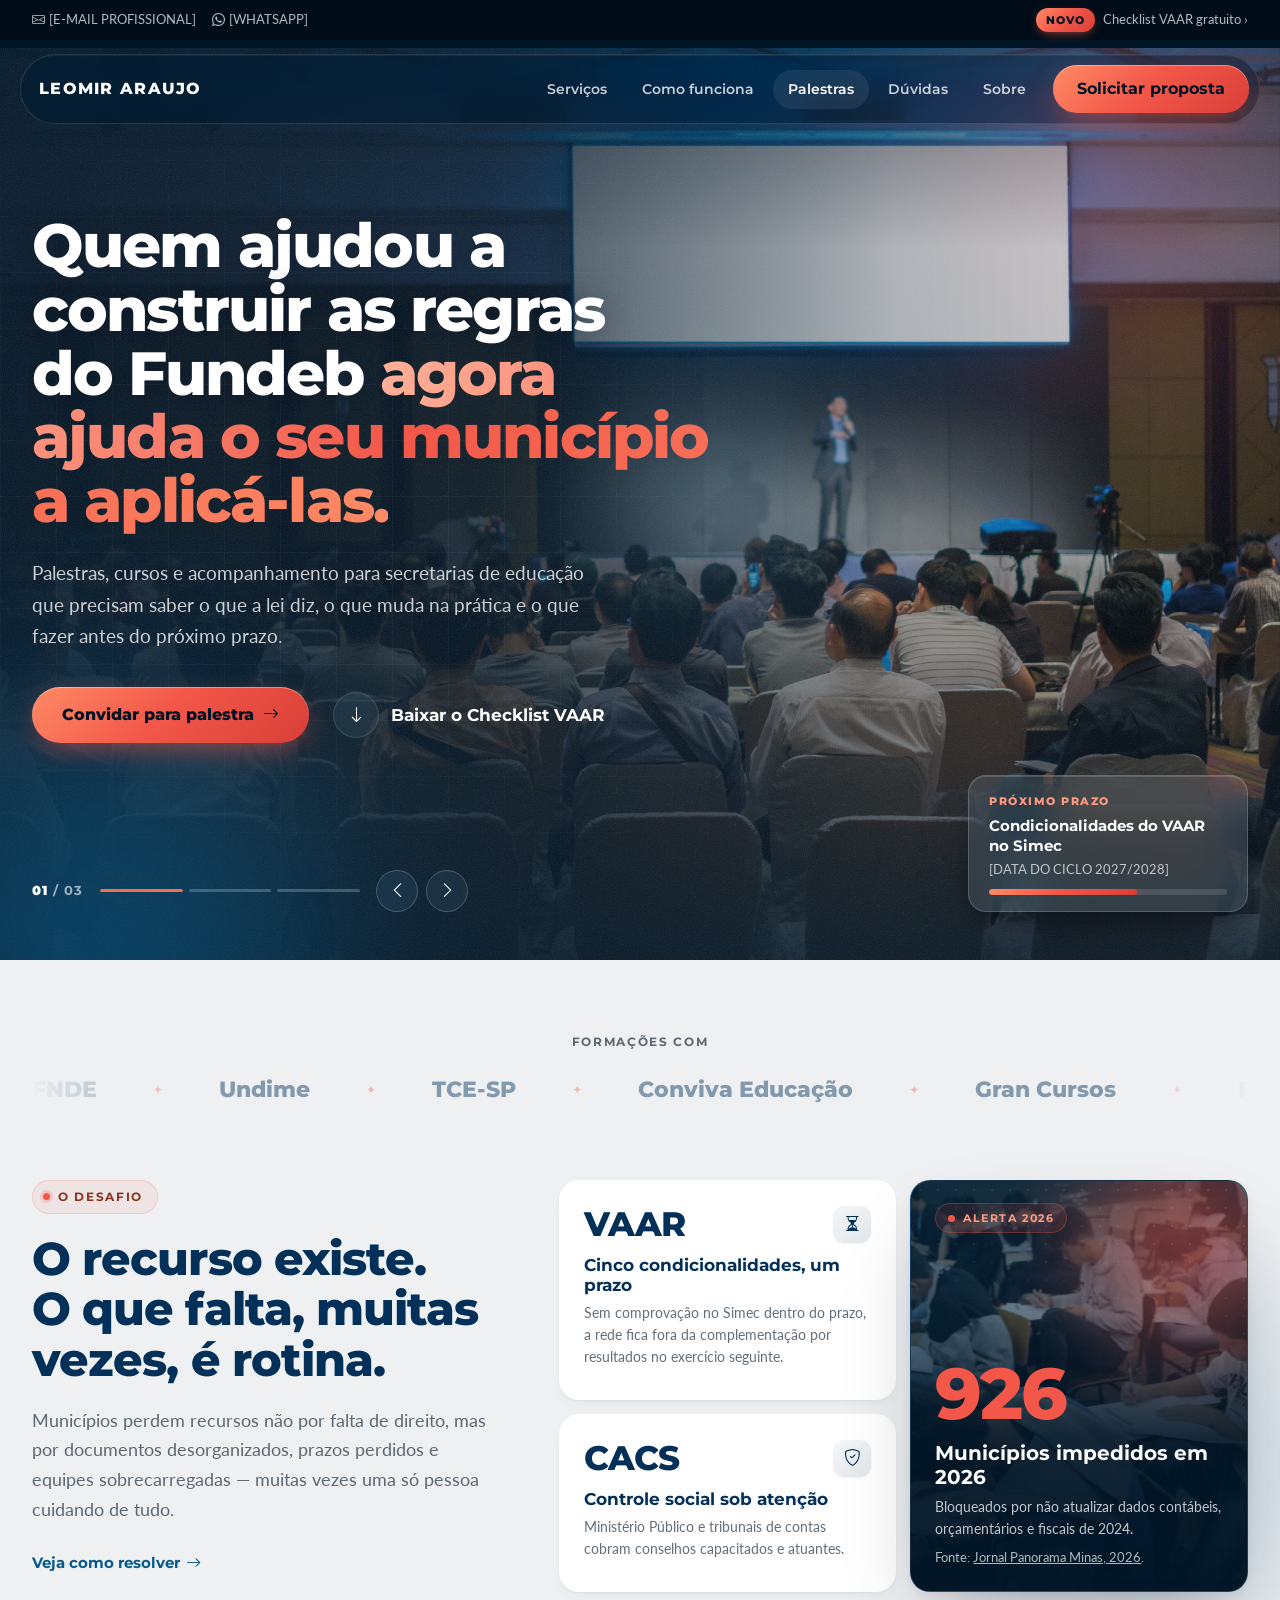
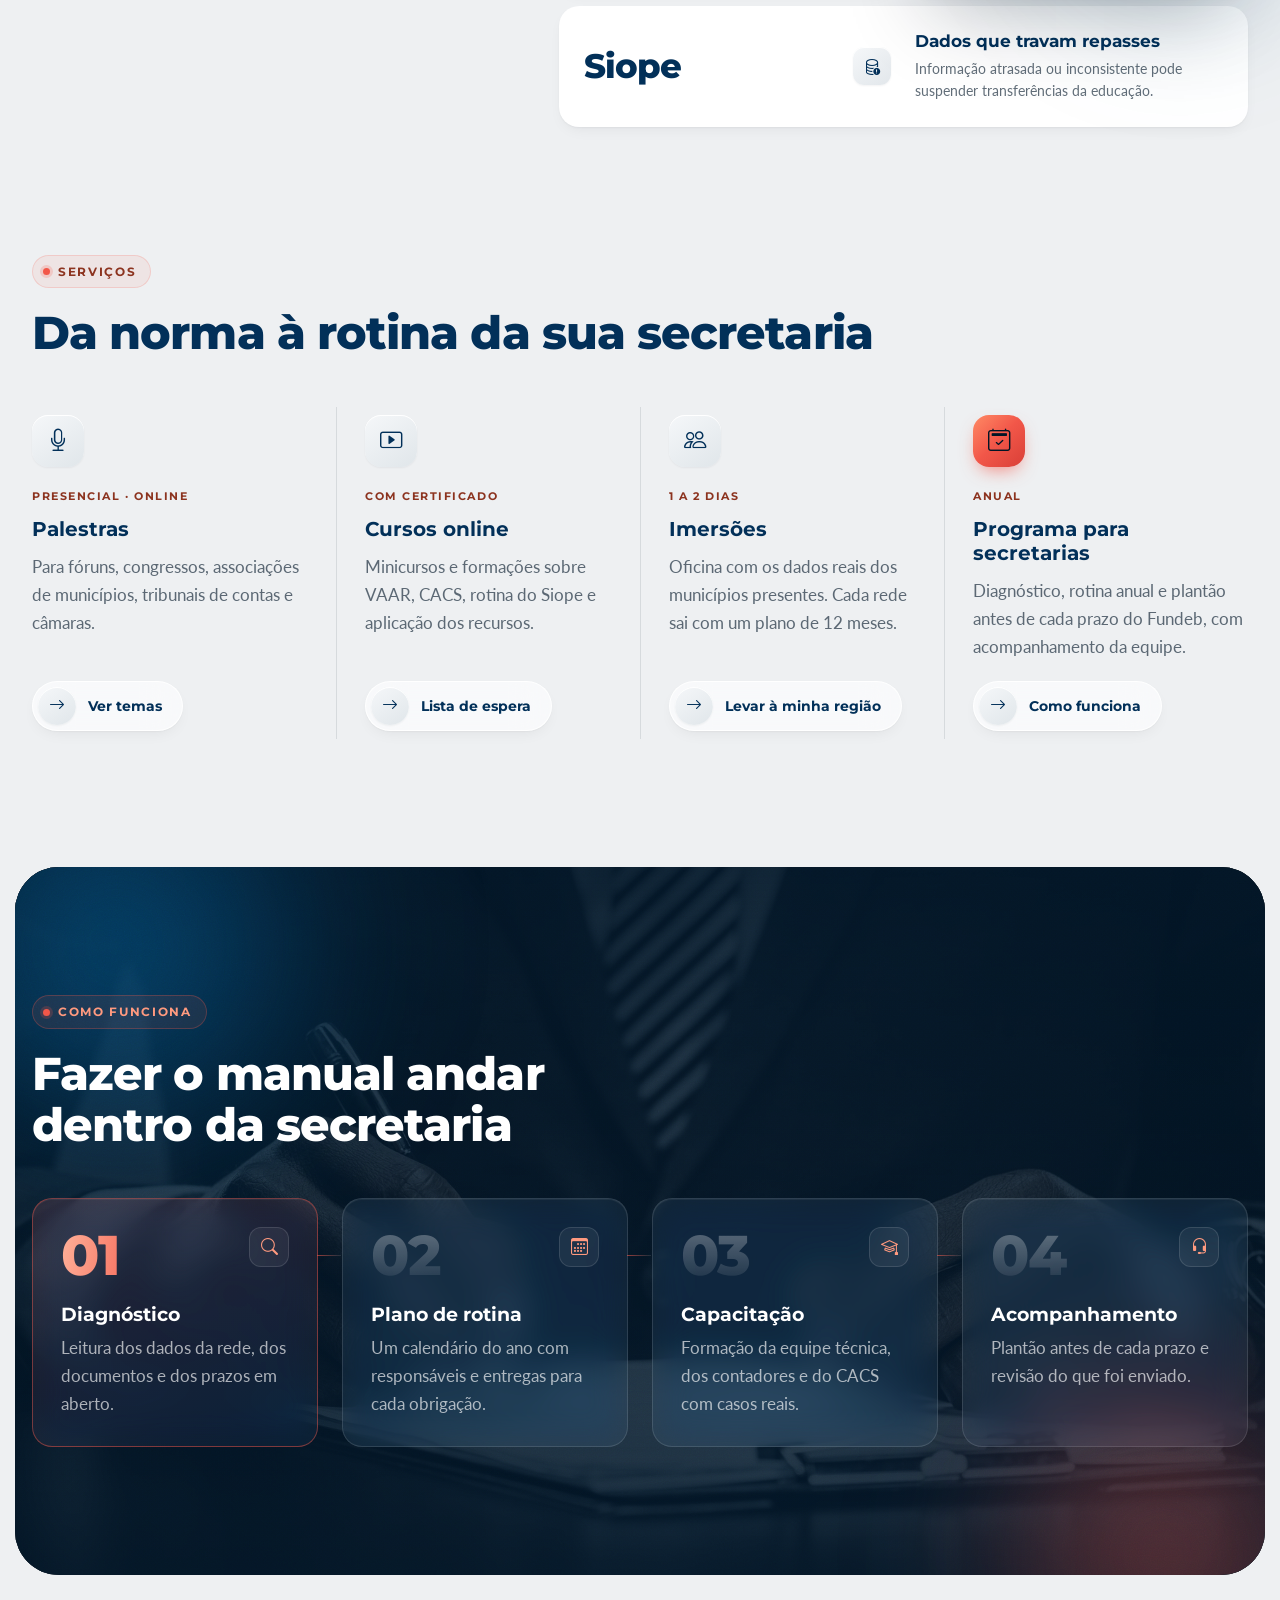
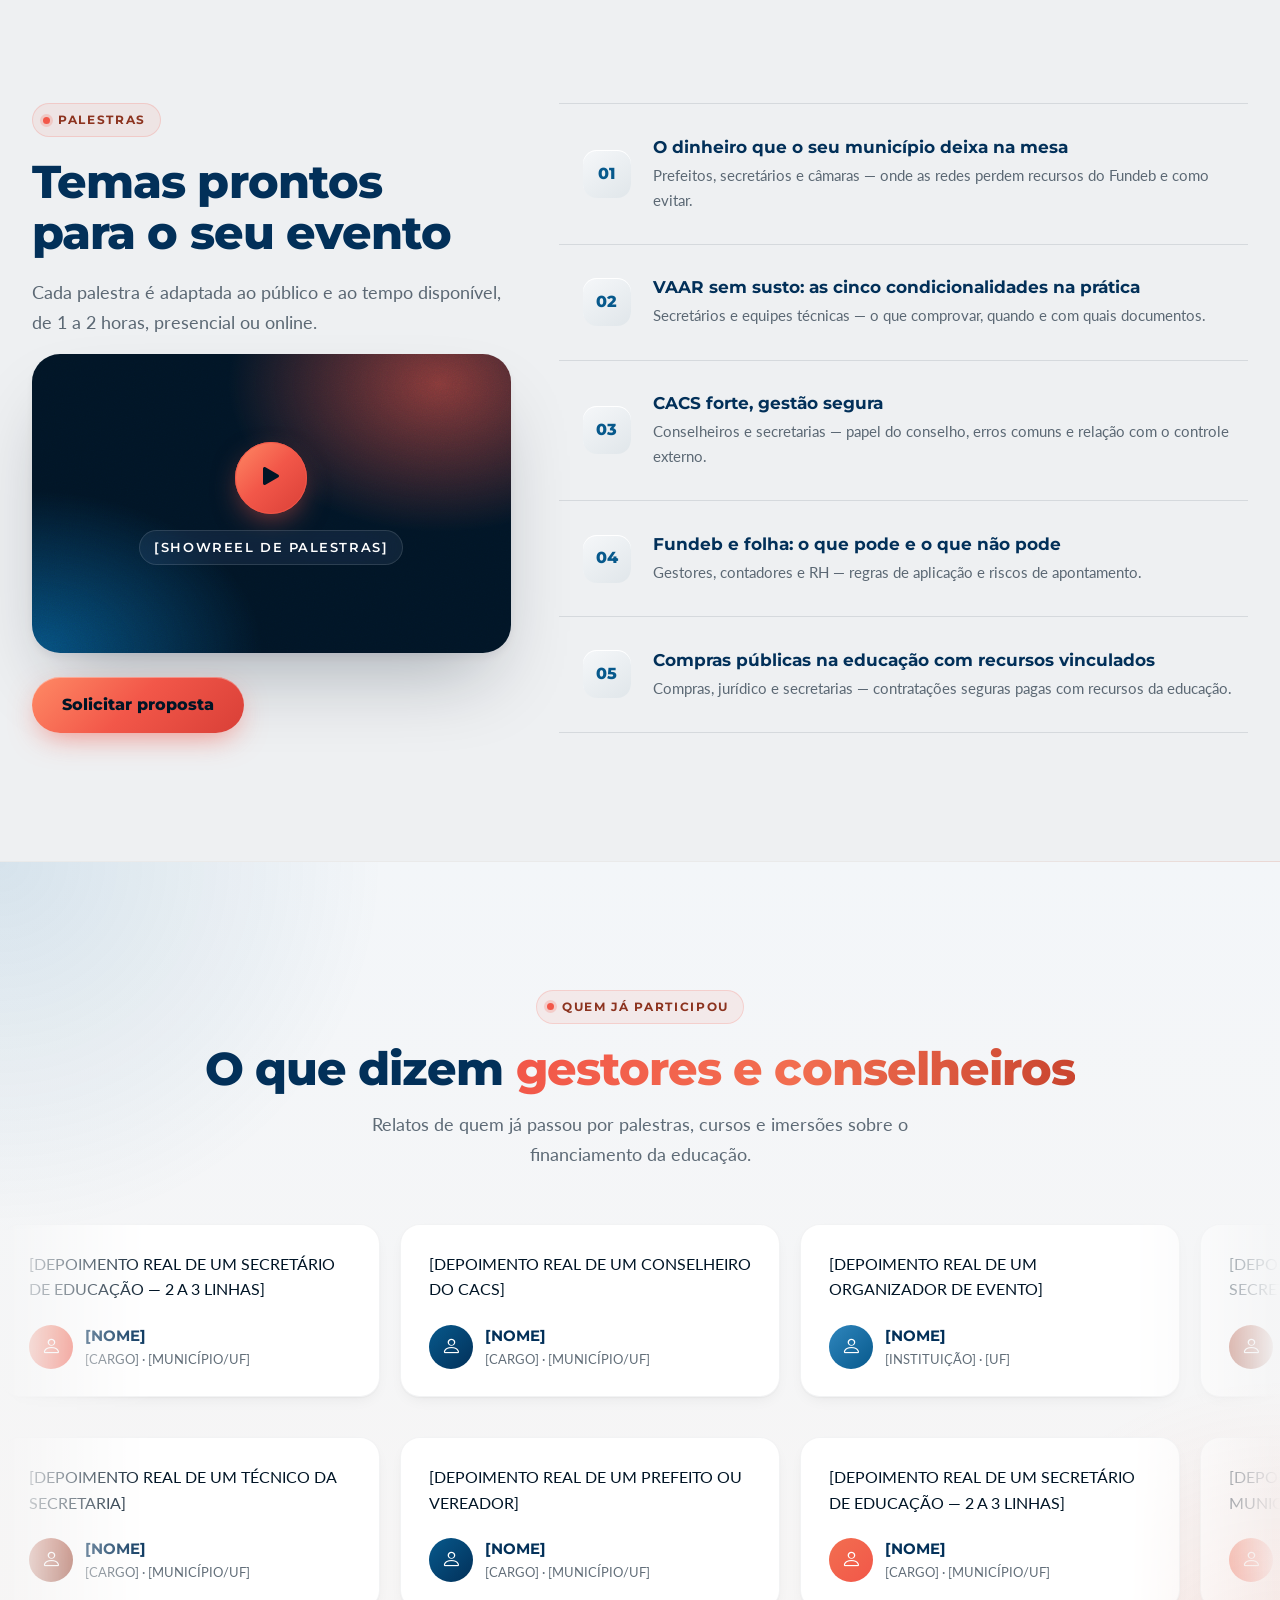
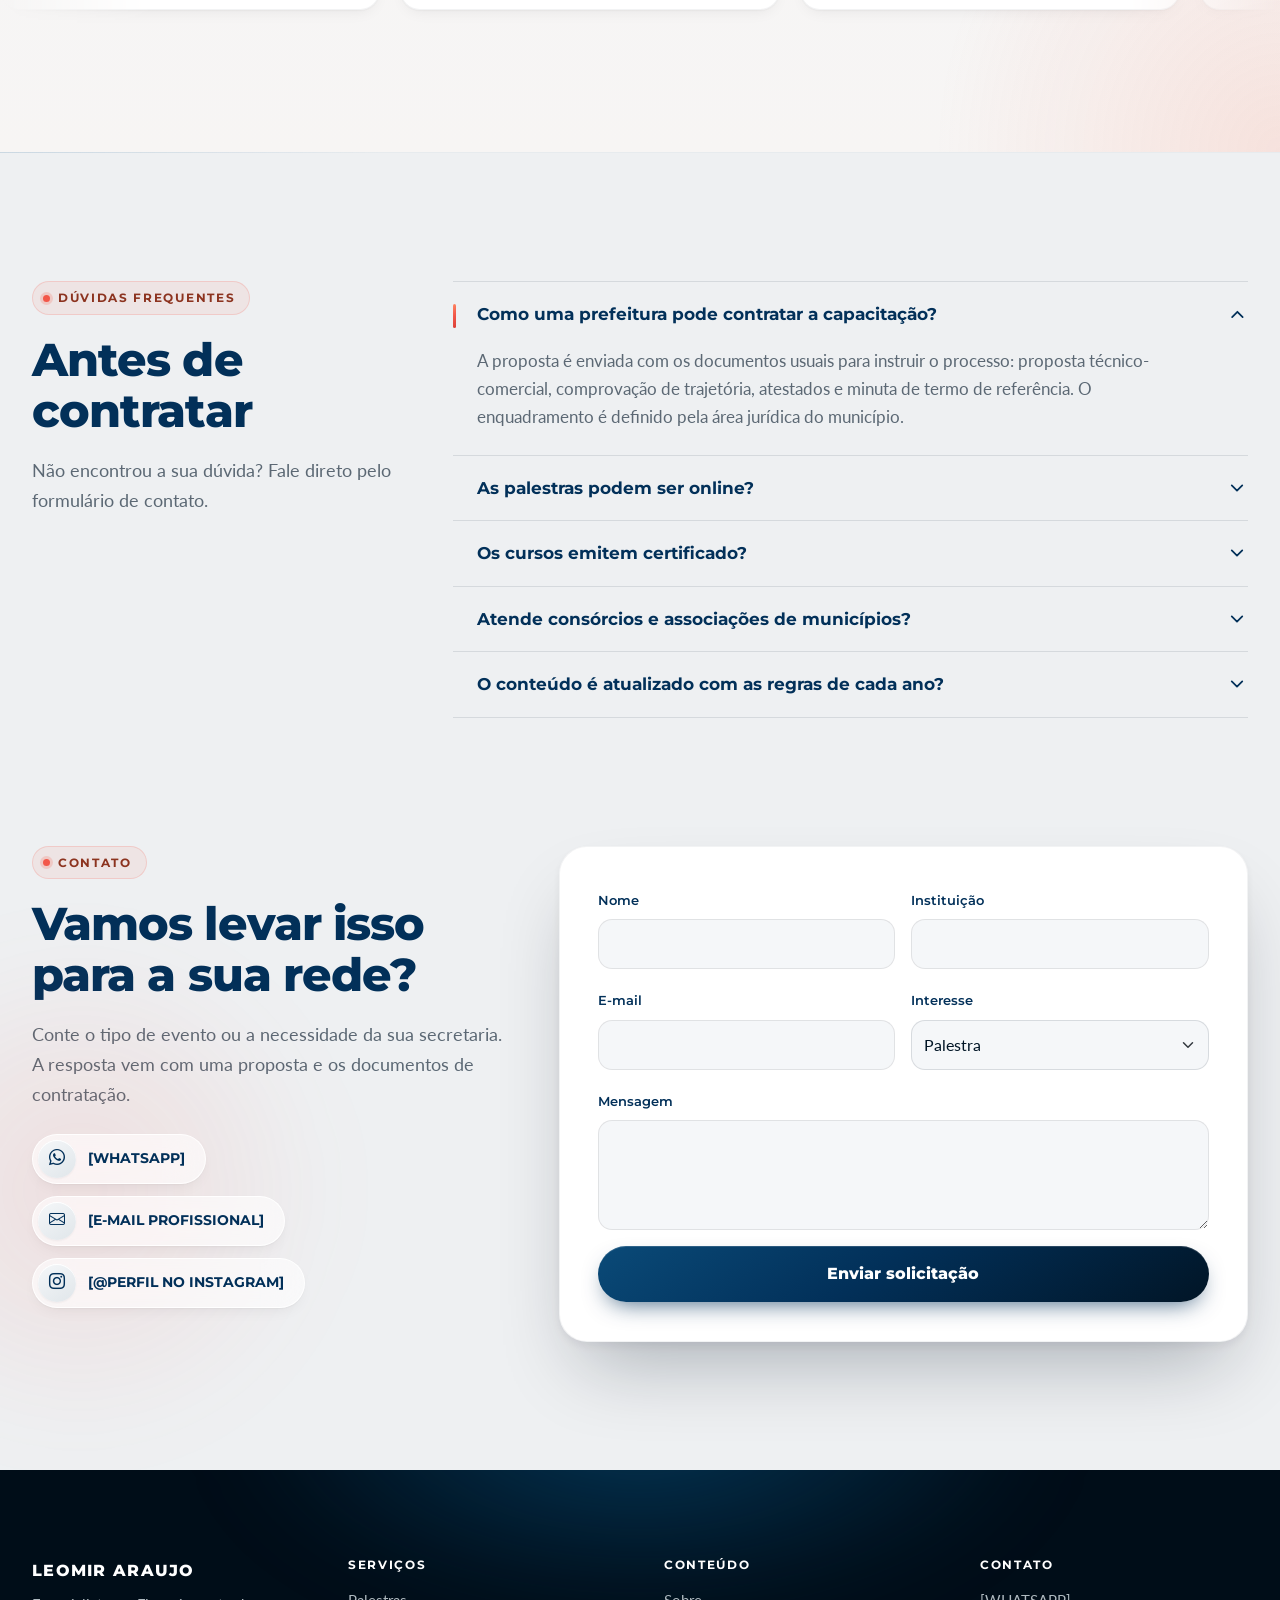
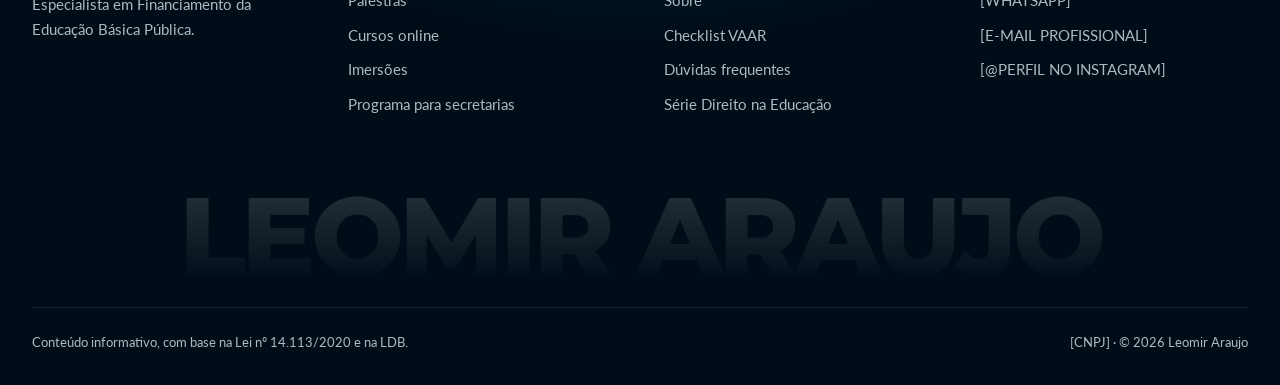
==== index.html @ 8f4e7902 "Site Leomir Araujo: landing page, checklist VAAR e página Sobre - Home com hero em carrossel, O desa" ====
<!doctype html>
<html lang="pt-BR">
<head>
  <meta charset="utf-8">
  <meta name="viewport" content="width=device-width, initial-scale=1">
  <title>Leomir Araujo | Financiamento da Educação Básica Pública</title>
  <meta name="description" content="Palestras, cursos, imersões e acompanhamento para secretarias de educação sobre Fundeb, VAAR, CACS e Siope, com Leomir Araujo, ex-coordenador de Operacionalização do Fundeb no FNDE.">
  <meta property="og:title" content="Leomir Araujo | Financiamento da Educação">
  <meta property="og:description" content="Quem ajudou a construir as regras do Fundeb agora ajuda o seu município a aplicá-las.">
  <meta property="og:type" content="website">
  <!-- <meta property="og:image" content="assets/img/og-image.jpg"> -->
  <meta name="theme-color" content="#011526">
  <link rel="icon" href="assets/img/favicon.svg" type="image/svg+xml">
  <script>document.documentElement.classList.add('js');</script>

  <!-- Fontes da marca -->
  <link rel="preconnect" href="https://fonts.googleapis.com">
  <link rel="preconnect" href="https://fonts.gstatic.com" crossorigin>
  <link href="https://fonts.googleapis.com/css2?family=Montserrat:wght@500;600;700;800&family=Lato:wght@400;700&display=swap" rel="stylesheet">

  <!-- Bootstrap 5 + ícones -->
  <link href="https://cdn.jsdelivr.net/npm/bootstrap@5.3.3/dist/css/bootstrap.min.css" rel="stylesheet">
  <link href="https://cdn.jsdelivr.net/npm/bootstrap-icons@1.11.3/font/bootstrap-icons.min.css" rel="stylesheet">

  <!-- Estilos do projeto -->
  <link href="css/style.css" rel="stylesheet">
</head>
<body>

  <a class="visually-hidden-focusable skip-link" href="#conteudo">Pular para o conteúdo</a>

  <!-- ===================== BARRA UTILITÁRIA ===================== -->
  <div class="topbar">
    <div class="container d-flex flex-wrap align-items-center justify-content-between gap-2 py-2">
      <div class="d-flex flex-wrap gap-3">
        <a href="mailto:contato@exemplo.com.br" class="topbar-link"><i class="bi bi-envelope me-1" aria-hidden="true"></i>[E-MAIL PROFISSIONAL]</a>
        <a href="https://wa.me/5500000000000" class="topbar-link"><i class="bi bi-whatsapp me-1" aria-hidden="true"></i>[WHATSAPP]</a>
      </div>
      <a href="checklist.html" class="topbar-link">
        <span class="pill pill-coral me-2">NOVO</span>Checklist VAAR gratuito ›
      </a>
    </div>
  </div>

  <!-- ===================== MENU (pílula de vidro) ===================== -->
  <header class="site-header sticky-top" id="siteHeader">
    <div class="nav-pill">
      <nav class="navbar navbar-expand-lg" data-bs-theme="dark" aria-label="Principal">
        <div class="container-fluid px-0">
          <a class="navbar-brand d-flex align-items-center me-0" href="#topo">
            <span class="brand-name">LEOMIR ARAUJO</span>
          </a>
          <button class="navbar-toggler" type="button" data-bs-toggle="collapse" data-bs-target="#menuPrincipal" aria-controls="menuPrincipal" aria-expanded="false" aria-label="Abrir menu">
            <span class="navbar-toggler-icon"></span>
          </button>
          <div class="collapse navbar-collapse" id="menuPrincipal">
            <ul class="navbar-nav ms-auto align-items-lg-center gap-lg-1 pt-3 pt-lg-0">
              <li class="nav-item"><a class="nav-link" href="#servicos">Serviços</a></li>
              <li class="nav-item"><a class="nav-link" href="#como-funciona">Como funciona</a></li>
              <li class="nav-item"><a class="nav-link" href="#palestras">Palestras</a></li>
              <li class="nav-item"><a class="nav-link" href="#faq">Dúvidas</a></li>
              <li class="nav-item"><a class="nav-link" href="curriculo.html">Sobre</a></li>
              <li class="nav-item ms-lg-2 mt-2 mt-lg-0 pb-2 pb-lg-0"><a class="btn btn-coral" href="#contato">Solicitar proposta</a></li>
            </ul>
          </div>
        </div>
      </nav>
    </div>
  </header>

  <main id="conteudo">

    <!-- ===================== HERO (carrossel de imagens) =====================
         COMO USAR
         • Imagem: em cada <picture class="hero-slide-bg">, troque
             <source srcset="...-sm.jpg">  → versão do celular (~1400 px de altura)
             <img src="....jpg" alt="...">  → versão do desktop (~2400 px de largura)
           e ajuste o enquadramento no style: --pos (desktop) e --pos-sm (celular),
           ex.: 70% 50% puxa a foto para a direita.
           O lado esquerdo fica escurecido para o texto; prefira o assunto à direita.
         • Texto diferente por slide (opcional): adicione ao .carousel-item
             data-title="Título deste slide"  data-lead="Subtítulo deste slide"
           Slides sem esses atributos mostram o texto padrão abaixo.
         • Mais slides: copie um .carousel-item e adicione um botão em .hero-bars.
         ====================================================================== -->
    <section class="hero carousel slide carousel-fade run" id="topo" data-bs-ride="carousel" data-bs-interval="7000" aria-label="Destaques">

      <div class="hero-slides">
        <div class="carousel-inner">
          <div class="carousel-item active">
            <picture class="hero-slide-bg" style="--pos:58% 50%;--pos-sm:62% 50%"><source media="(max-width: 767.98px)" srcset="assets/img/web/hero-1-sm.jpg"><img src="assets/img/web/hero-1.jpg" alt="Palestrante no palco diante de um auditório cheio" decoding="async" fetchpriority="high"></picture>
          </div>
          <div class="carousel-item">
            <picture class="hero-slide-bg" style="--pos:70% 50%;--pos-sm:55% 50%"><source media="(max-width: 767.98px)" srcset="assets/img/web/hero-2-sm.jpg"><img src="assets/img/web/hero-2.jpg" alt="Participantes aplaudindo em um evento" decoding="async"></picture>
          </div>
          <div class="carousel-item">
            <picture class="hero-slide-bg" style="--pos:75% 18%;--pos-sm:80% 18%"><source media="(max-width: 767.98px)" srcset="assets/img/web/hero-3-sm.jpg"><img src="assets/img/web/hero-3.jpg" alt="Plateia aplaudindo ao final de uma palestra" decoding="async"></picture>
          </div>
        </div>
      </div>

      <div class="hero-shade" aria-hidden="true"></div>
      <div class="hero-bg" aria-hidden="true">
        <span class="blob b1" data-parallax="30"></span>
        <span class="blob b2" data-parallax="-20"></span>
        <span class="blob b3" data-parallax="45"></span>
        <span class="hero-grid"></span>
        <span class="grain"></span>
      </div>

      <div class="hero-content">
        <div class="container">
          <div class="hero-text" id="heroText">
            <h1 class="hero-title reveal" id="heroTitle">
              Quem ajudou a construir as regras do Fundeb
              <span class="text-grad">agora ajuda o seu município a aplicá-las.</span>
            </h1>
            <p class="hero-lead reveal" id="heroLead">
              Palestras, cursos e acompanhamento para secretarias de educação que precisam saber
              o que a lei diz, o que muda na prática e o que fazer antes do próximo prazo.
            </p>
            <div class="d-flex flex-wrap align-items-center gap-3 gap-md-4 reveal">
              <a href="#contato" class="btn btn-coral btn-lg">Convidar para palestra <i class="bi bi-arrow-right ms-1" aria-hidden="true"></i></a>
              <a href="checklist.html" class="link-play">
                <span class="play-circle" aria-hidden="true"><i class="bi bi-arrow-down"></i></span>
                Baixar o Checklist VAAR
              </a>
            </div>
          </div>
        </div>
      </div>

      <div class="container hero-bottom">
        <div class="hero-nav reveal">
          <span class="hero-counter" aria-hidden="true"><b id="heroCurrent">01</b> / <span id="heroTotal">03</span></span>
          <div class="hero-bars">
            <button type="button" data-bs-target="#topo" data-bs-slide-to="0" class="active" aria-current="true" aria-label="Slide 1"></button>
            <button type="button" data-bs-target="#topo" data-bs-slide-to="1" aria-label="Slide 2"></button>
            <button type="button" data-bs-target="#topo" data-bs-slide-to="2" aria-label="Slide 3"></button>
          </div>
          <div class="hero-arrows">
            <button type="button" data-bs-target="#topo" data-bs-slide="prev" aria-label="Slide anterior"><i class="bi bi-chevron-left" aria-hidden="true"></i></button>
            <button type="button" data-bs-target="#topo" data-bs-slide="next" aria-label="Próximo slide"><i class="bi bi-chevron-right" aria-hidden="true"></i></button>
          </div>
        </div>

        <div class="float-card float-card-deadline reveal">
          <span class="overline overline-rust">PRÓXIMO PRAZO</span>
          <strong>Condicionalidades do VAAR no Simec</strong>
          <small>[DATA DO CICLO 2027/2028]</small>
          <span class="deadline-bar" aria-hidden="true"><span></span></span>
        </div>
      </div>
    </section>

    <!-- ===================== INSTITUIÇÕES ===================== -->
    <section class="logos-strip" aria-label="Formações realizadas">
      <div class="container">
        <p class="overline logos-label">Formações com</p>
        <div class="marquee">
          <div class="marquee-track">
            <div class="marquee-group">
              <span class="logo-word">FNDE</span>
              <span class="logo-word">Undime</span>
              <span class="logo-word">TCE-SP</span>
              <span class="logo-word">Conviva Educação</span>
              <span class="logo-word">Gran Cursos</span>
            </div>
            <div class="marquee-group" aria-hidden="true">
              <span class="logo-word">FNDE</span>
              <span class="logo-word">Undime</span>
              <span class="logo-word">TCE-SP</span>
              <span class="logo-word">Conviva Educação</span>
              <span class="logo-word">Gran Cursos</span>
            </div>
          </div>
        </div>
      </div>
    </section>

    <!-- ===================== DESAFIO ===================== -->
    <section class="section section-desafio">
      <div class="container">
        <div class="row g-5 gx-lg-5">
          <div class="col-lg-5 pe-xl-5">
            <div class="sticky-col desafio-text">
              <p class="eyebrow">O desafio</p>
              <h2 class="section-title">O recurso existe. O&nbsp;que falta, muitas vezes, é rotina.</h2>
              <p class="lead-text">Municípios perdem recursos não por falta de direito, mas por documentos desorganizados, prazos perdidos e equipes sobrecarregadas — muitas vezes uma só pessoa cuidando de tudo.</p>
              <a href="#como-funciona" class="link-strong">Veja como resolver <i class="bi bi-arrow-right" aria-hidden="true"></i></a>
            </div>
          </div>
          <div class="col-lg-7">
            <div class="bento">
              <article class="stat-card reveal">
                <div class="stat-top">
                  <span class="stat-big">VAAR</span>
                  <span class="stat-icon" aria-hidden="true"><i class="bi bi-hourglass-split"></i></span>
                </div>
                <h3>Cinco condicionalidades, um prazo</h3>
                <p>Sem comprovação no Simec dentro do prazo, a rede fica fora da complementação por resultados no exercício seguinte.</p>
              </article>

              <article class="stat-card stat-card-dark has-photo bento-tall reveal">
                <img class="stat-card-photo" src="assets/img/web/noticia-926.jpg" alt="" loading="lazy" decoding="async">
                <span class="stat-card-shade" aria-hidden="true"></span>
                <span class="live-dot">ALERTA 2026</span>
                <span class="stat-big text-coral" data-count="926">926</span>
                <h3>Municípios impedidos em 2026</h3>
                <p>Bloqueados por não atualizar dados contábeis, orçamentários e fiscais de 2024.</p>
                <p class="source mb-0">Fonte: <a href="https://jornalpanoramaminas.com.br/926-municipios-estao-impedidos-de-receber-recursos-do-fundeb-em-2026/" target="_blank" rel="noopener">Jornal Panorama Minas, 2026</a>.</p>
              </article>

              <article class="stat-card reveal">
                <div class="stat-top">
                  <span class="stat-big">CACS</span>
                  <span class="stat-icon" aria-hidden="true"><i class="bi bi-shield-check"></i></span>
                </div>
                <h3>Controle social sob atenção</h3>
                <p>Ministério Público e tribunais de contas cobram conselhos capacitados e atuantes.</p>
              </article>

              <article class="stat-card stat-card-wide bento-wide reveal">
                <div>
                  <div class="stat-top">
                    <span class="stat-big">Siope</span>
                    <span class="stat-icon" aria-hidden="true"><i class="bi bi-database-exclamation"></i></span>
                  </div>
                </div>
                <div>
                  <h3 class="mt-0">Dados que travam repasses</h3>
                  <p class="mb-0">Informação atrasada ou inconsistente pode suspender transferências da educação.</p>
                </div>
              </article>
            </div>
          </div>
        </div>
      </div>
    </section>

    <!-- ===================== SERVIÇOS ===================== -->
    <section class="section pt-0" id="servicos">
      <div class="container">
        <div class="mb-5">
          <p class="eyebrow">Serviços</p>
          <h2 class="section-title mb-0">Da norma à rotina da sua secretaria</h2>
        </div>

        <div class="row services g-0">
          <div class="col-md-6 col-xl-3 reveal">
            <article class="service">
              <span class="icon-box" aria-hidden="true"><i class="bi bi-mic"></i></span>
              <span class="service-tag">Presencial · Online</span>
              <h3>Palestras</h3>
              <p>Para fóruns, congressos, associações de municípios, tribunais de contas e câmaras.</p>
              <a href="#palestras" class="pill-link"><span class="icon-box" aria-hidden="true"><i class="bi bi-arrow-right"></i></span>Ver temas</a>
            </article>
          </div>
          <div class="col-md-6 col-xl-3 reveal">
            <article class="service">
              <span class="icon-box" aria-hidden="true"><i class="bi bi-play-btn"></i></span>
              <span class="service-tag">Com certificado</span>
              <h3>Cursos online</h3>
              <p>Minicursos e formações sobre VAAR, CACS, rotina do Siope e aplicação dos recursos.</p>
              <a href="checklist.html" class="pill-link"><span class="icon-box" aria-hidden="true"><i class="bi bi-arrow-right"></i></span>Lista de espera</a>
            </article>
          </div>
          <div class="col-md-6 col-xl-3 reveal">
            <article class="service">
              <span class="icon-box" aria-hidden="true"><i class="bi bi-people"></i></span>
              <span class="service-tag">1 a 2 dias</span>
              <h3>Imersões</h3>
              <p>Oficina com os dados reais dos municípios presentes. Cada rede sai com um plano de 12&nbsp;meses.</p>
              <a href="#contato" class="pill-link"><span class="icon-box" aria-hidden="true"><i class="bi bi-arrow-right"></i></span>Levar à minha região</a>
            </article>
          </div>
          <div class="col-md-6 col-xl-3 reveal">
            <article class="service service-featured">
              <span class="icon-box" aria-hidden="true"><i class="bi bi-calendar2-check"></i></span>
              <span class="service-tag">Anual</span>
              <h3>Programa para secretarias</h3>
              <p>Diagnóstico, rotina anual e plantão antes de cada prazo do Fundeb, com acompanhamento da equipe.</p>
              <a href="#como-funciona" class="pill-link"><span class="icon-box" aria-hidden="true"><i class="bi bi-arrow-right"></i></span>Como funciona</a>
            </article>
          </div>
        </div>
      </div>
    </section>

    <!-- ===================== COMO FUNCIONA ===================== -->
    <section class="section panel-dark" id="como-funciona">
      <picture class="panel-photo" aria-hidden="true">
        <source media="(max-width: 767.98px)" srcset="assets/img/web/como-funciona-sm.jpg">
        <img src="assets/img/web/como-funciona.jpg" alt="" loading="lazy" decoding="async">
      </picture>
      <span class="panel-shade" aria-hidden="true"></span>
      <span class="blob b1" aria-hidden="true"></span>
      <span class="blob b2" aria-hidden="true"></span>
      <span class="grain" aria-hidden="true"></span>
      <div class="container">
        <div class="section-head mb-5">
          <p class="eyebrow eyebrow-coral">Como funciona</p>
          <h2 class="section-title text-white">Fazer o manual andar dentro da secretaria</h2>
        </div>
        <ol class="row g-4 steps list-unstyled mb-0">
          <li class="col-md-6 col-lg-3 reveal">
            <div class="step step-active">
              <span class="step-icon" aria-hidden="true"><i class="bi bi-search"></i></span>
              <span class="step-num">01</span>
              <h3>Diagnóstico</h3>
              <p>Leitura dos dados da rede, dos documentos e dos prazos em aberto.</p>
            </div>
          </li>
          <li class="col-md-6 col-lg-3 reveal">
            <div class="step">
              <span class="step-icon" aria-hidden="true"><i class="bi bi-calendar3"></i></span>
              <span class="step-num">02</span>
              <h3>Plano de rotina</h3>
              <p>Um calendário do ano com responsáveis e entregas para cada obrigação.</p>
            </div>
          </li>
          <li class="col-md-6 col-lg-3 reveal">
            <div class="step">
              <span class="step-icon" aria-hidden="true"><i class="bi bi-mortarboard"></i></span>
              <span class="step-num">03</span>
              <h3>Capacitação</h3>
              <p>Formação da equipe técnica, dos contadores e do CACS com casos reais.</p>
            </div>
          </li>
          <li class="col-md-6 col-lg-3 reveal">
            <div class="step">
              <span class="step-icon" aria-hidden="true"><i class="bi bi-headset"></i></span>
              <span class="step-num">04</span>
              <h3>Acompanhamento</h3>
              <p>Plantão antes de cada prazo e revisão do que foi enviado.</p>
            </div>
          </li>
        </ol>
      </div>
    </section>

    <!-- ===================== PALESTRAS ===================== -->
    <section class="section" id="palestras">
      <div class="container">
        <div class="row g-5">
          <div class="col-lg-5">
            <div class="sticky-col">
              <p class="eyebrow">Palestras</p>
              <h2 class="section-title">Temas prontos para o seu evento</h2>
              <p class="lead-text">Cada palestra é adaptada ao público e ao tempo disponível, de 1 a 2 horas, presencial ou online.</p>

              <!-- Showreel: troque pelo vídeo (YouTube/Vimeo) quando estiver pronto -->
              <button type="button" class="showreel" data-bs-toggle="modal" data-bs-target="#modalShowreel">
                <span class="grain" aria-hidden="true"></span>
                <span class="play-big" aria-hidden="true"><i class="bi bi-play-fill"></i></span>
                <span class="showreel-label">[SHOWREEL DE PALESTRAS]</span>
              </button>

              <a href="#contato" class="btn btn-coral btn-lg mt-4">Solicitar proposta</a>
            </div>
          </div>
          <div class="col-lg-7">
            <ol class="talks list-unstyled mb-0">
              <li class="talk reveal">
                <span class="talk-num">01</span>
                <span class="talk-body">
                  <strong>O dinheiro que o seu município deixa na mesa</strong>
                  <small>Prefeitos, secretários e câmaras — onde as redes perdem recursos do Fundeb e como evitar.</small>
                </span>
              </li>
              <li class="talk reveal">
                <span class="talk-num">02</span>
                <span class="talk-body">
                  <strong>VAAR sem susto: as cinco condicionalidades na prática</strong>
                  <small>Secretários e equipes técnicas — o que comprovar, quando e com quais documentos.</small>
                </span>
              </li>
              <li class="talk reveal">
                <span class="talk-num">03</span>
                <span class="talk-body">
                  <strong>CACS forte, gestão segura</strong>
                  <small>Conselheiros e secretarias — papel do conselho, erros comuns e relação com o controle externo.</small>
                </span>
              </li>
              <li class="talk reveal">
                <span class="talk-num">04</span>
                <span class="talk-body">
                  <strong>Fundeb e folha: o que pode e o que não pode</strong>
                  <small>Gestores, contadores e RH — regras de aplicação e riscos de apontamento.</small>
                </span>
              </li>
              <li class="talk reveal">
                <span class="talk-num">05</span>
                <span class="talk-body">
                  <strong>Compras públicas na educação com recursos vinculados</strong>
                  <small>Compras, jurídico e secretarias — contratações seguras pagas com recursos da educação.</small>
                </span>
              </li>
            </ol>
          </div>
        </div>
      </div>
    </section>

    <!-- ===================== DEPOIMENTOS (mural em movimento) =====================
         Use apenas depoimentos reais, com autorização de quem falou.
         • Cada faixa tem três grupos idênticos (as cópias, aria-hidden, fazem o loop contínuo):
           ao editar um depoimento, altere-o nos TRÊS grupos da faixa.
         • Foto: troque <span class="avatar ..."><i class="bi bi-person"></i></span> por
             <img src="assets/img/depoimento-1.jpg" alt="" class="avatar">
           ou coloque as iniciais no lugar do ícone: <span class="avatar c1">MS</span>
         ============================================================================ -->
    <section class="section wall" aria-labelledby="depoimentosTitulo">
      <div class="container text-center mb-5">
        <p class="eyebrow">Quem já participou</p>
        <h2 class="section-title mb-3" id="depoimentosTitulo">O que dizem <span class="text-grad-dark">gestores e conselheiros</span></h2>
        <p class="lead-text mx-auto mb-0 wall-sub">Relatos de quem já passou por palestras, cursos e imersões sobre o financiamento da educação.</p>
      </div>

      <div class="wall-rows">
          <div class="wall-row to-left">
            <div class="wall-track">
              <div class="wall-group">
                <figure class="wall-card">
                  <blockquote>[DEPOIMENTO REAL DE UM SECRETÁRIO DE EDUCAÇÃO — 2 A 3 LINHAS]</blockquote>
                  <figcaption><span class="avatar c1" aria-hidden="true"><i class="bi bi-person"></i></span><span><strong>[NOME]</strong><small>[CARGO] · [MUNICÍPIO/UF]</small></span></figcaption>
                </figure>
                <figure class="wall-card">
                  <blockquote>[DEPOIMENTO REAL DE UM CONSELHEIRO DO CACS]</blockquote>
                  <figcaption><span class="avatar c2" aria-hidden="true"><i class="bi bi-person"></i></span><span><strong>[NOME]</strong><small>[CARGO] · [MUNICÍPIO/UF]</small></span></figcaption>
                </figure>
                <figure class="wall-card">
                  <blockquote>[DEPOIMENTO REAL DE UM ORGANIZADOR DE EVENTO]</blockquote>
                  <figcaption><span class="avatar c3" aria-hidden="true"><i class="bi bi-person"></i></span><span><strong>[NOME]</strong><small>[INSTITUIÇÃO] · [UF]</small></span></figcaption>
                </figure>
                <figure class="wall-card">
                  <blockquote>[DEPOIMENTO REAL DE UM TÉCNICO DA SECRETARIA]</blockquote>
                  <figcaption><span class="avatar c4" aria-hidden="true"><i class="bi bi-person"></i></span><span><strong>[NOME]</strong><small>[CARGO] · [MUNICÍPIO/UF]</small></span></figcaption>
                </figure>
                <figure class="wall-card">
                  <blockquote>[DEPOIMENTO REAL DE UM CONTADOR MUNICIPAL]</blockquote>
                  <figcaption><span class="avatar c1" aria-hidden="true"><i class="bi bi-person"></i></span><span><strong>[NOME]</strong><small>[CARGO] · [MUNICÍPIO/UF]</small></span></figcaption>
                </figure>
                <figure class="wall-card">
                  <blockquote>[DEPOIMENTO REAL DE UM PREFEITO OU VEREADOR]</blockquote>
                  <figcaption><span class="avatar c2" aria-hidden="true"><i class="bi bi-person"></i></span><span><strong>[NOME]</strong><small>[CARGO] · [MUNICÍPIO/UF]</small></span></figcaption>
                </figure>
              </div>
              <div class="wall-group" aria-hidden="true">
                <figure class="wall-card">
                  <blockquote>[DEPOIMENTO REAL DE UM SECRETÁRIO DE EDUCAÇÃO — 2 A 3 LINHAS]</blockquote>
                  <figcaption><span class="avatar c1" aria-hidden="true"><i class="bi bi-person"></i></span><span><strong>[NOME]</strong><small>[CARGO] · [MUNICÍPIO/UF]</small></span></figcaption>
                </figure>
                <figure class="wall-card">
                  <blockquote>[DEPOIMENTO REAL DE UM CONSELHEIRO DO CACS]</blockquote>
                  <figcaption><span class="avatar c2" aria-hidden="true"><i class="bi bi-person"></i></span><span><strong>[NOME]</strong><small>[CARGO] · [MUNICÍPIO/UF]</small></span></figcaption>
                </figure>
                <figure class="wall-card">
                  <blockquote>[DEPOIMENTO REAL DE UM ORGANIZADOR DE EVENTO]</blockquote>
                  <figcaption><span class="avatar c3" aria-hidden="true"><i class="bi bi-person"></i></span><span><strong>[NOME]</strong><small>[INSTITUIÇÃO] · [UF]</small></span></figcaption>
                </figure>
                <figure class="wall-card">
                  <blockquote>[DEPOIMENTO REAL DE UM TÉCNICO DA SECRETARIA]</blockquote>
                  <figcaption><span class="avatar c4" aria-hidden="true"><i class="bi bi-person"></i></span><span><strong>[NOME]</strong><small>[CARGO] · [MUNICÍPIO/UF]</small></span></figcaption>
                </figure>
                <figure class="wall-card">
                  <blockquote>[DEPOIMENTO REAL DE UM CONTADOR MUNICIPAL]</blockquote>
                  <figcaption><span class="avatar c1" aria-hidden="true"><i class="bi bi-person"></i></span><span><strong>[NOME]</strong><small>[CARGO] · [MUNICÍPIO/UF]</small></span></figcaption>
                </figure>
                <figure class="wall-card">
                  <blockquote>[DEPOIMENTO REAL DE UM PREFEITO OU VEREADOR]</blockquote>
                  <figcaption><span class="avatar c2" aria-hidden="true"><i class="bi bi-person"></i></span><span><strong>[NOME]</strong><small>[CARGO] · [MUNICÍPIO/UF]</small></span></figcaption>
                </figure>
              </div>
              <div class="wall-group" aria-hidden="true">
                <figure class="wall-card">
                  <blockquote>[DEPOIMENTO REAL DE UM SECRETÁRIO DE EDUCAÇÃO — 2 A 3 LINHAS]</blockquote>
                  <figcaption><span class="avatar c1" aria-hidden="true"><i class="bi bi-person"></i></span><span><strong>[NOME]</strong><small>[CARGO] · [MUNICÍPIO/UF]</small></span></figcaption>
                </figure>
                <figure class="wall-card">
                  <blockquote>[DEPOIMENTO REAL DE UM CONSELHEIRO DO CACS]</blockquote>
                  <figcaption><span class="avatar c2" aria-hidden="true"><i class="bi bi-person"></i></span><span><strong>[NOME]</strong><small>[CARGO] · [MUNICÍPIO/UF]</small></span></figcaption>
                </figure>
                <figure class="wall-card">
                  <blockquote>[DEPOIMENTO REAL DE UM ORGANIZADOR DE EVENTO]</blockquote>
                  <figcaption><span class="avatar c3" aria-hidden="true"><i class="bi bi-person"></i></span><span><strong>[NOME]</strong><small>[INSTITUIÇÃO] · [UF]</small></span></figcaption>
                </figure>
                <figure class="wall-card">
                  <blockquote>[DEPOIMENTO REAL DE UM TÉCNICO DA SECRETARIA]</blockquote>
                  <figcaption><span class="avatar c4" aria-hidden="true"><i class="bi bi-person"></i></span><span><strong>[NOME]</strong><small>[CARGO] · [MUNICÍPIO/UF]</small></span></figcaption>
                </figure>
                <figure class="wall-card">
                  <blockquote>[DEPOIMENTO REAL DE UM CONTADOR MUNICIPAL]</blockquote>
                  <figcaption><span class="avatar c1" aria-hidden="true"><i class="bi bi-person"></i></span><span><strong>[NOME]</strong><small>[CARGO] · [MUNICÍPIO/UF]</small></span></figcaption>
                </figure>
                <figure class="wall-card">
                  <blockquote>[DEPOIMENTO REAL DE UM PREFEITO OU VEREADOR]</blockquote>
                  <figcaption><span class="avatar c2" aria-hidden="true"><i class="bi bi-person"></i></span><span><strong>[NOME]</strong><small>[CARGO] · [MUNICÍPIO/UF]</small></span></figcaption>
                </figure>
              </div>
            </div>
          </div>
          <div class="wall-row to-right">
            <div class="wall-track">
              <div class="wall-group">
                <figure class="wall-card">
                  <blockquote>[DEPOIMENTO REAL DE UM TÉCNICO DA SECRETARIA]</blockquote>
                  <figcaption><span class="avatar c4" aria-hidden="true"><i class="bi bi-person"></i></span><span><strong>[NOME]</strong><small>[CARGO] · [MUNICÍPIO/UF]</small></span></figcaption>
                </figure>
                <figure class="wall-card">
                  <blockquote>[DEPOIMENTO REAL DE UM PREFEITO OU VEREADOR]</blockquote>
                  <figcaption><span class="avatar c2" aria-hidden="true"><i class="bi bi-person"></i></span><span><strong>[NOME]</strong><small>[CARGO] · [MUNICÍPIO/UF]</small></span></figcaption>
                </figure>
                <figure class="wall-card">
                  <blockquote>[DEPOIMENTO REAL DE UM SECRETÁRIO DE EDUCAÇÃO — 2 A 3 LINHAS]</blockquote>
                  <figcaption><span class="avatar c1" aria-hidden="true"><i class="bi bi-person"></i></span><span><strong>[NOME]</strong><small>[CARGO] · [MUNICÍPIO/UF]</small></span></figcaption>
                </figure>
                <figure class="wall-card">
                  <blockquote>[DEPOIMENTO REAL DE UM CONTADOR MUNICIPAL]</blockquote>
                  <figcaption><span class="avatar c1" aria-hidden="true"><i class="bi bi-person"></i></span><span><strong>[NOME]</strong><small>[CARGO] · [MUNICÍPIO/UF]</small></span></figcaption>
                </figure>
                <figure class="wall-card">
                  <blockquote>[DEPOIMENTO REAL DE UM ORGANIZADOR DE EVENTO]</blockquote>
                  <figcaption><span class="avatar c3" aria-hidden="true"><i class="bi bi-person"></i></span><span><strong>[NOME]</strong><small>[INSTITUIÇÃO] · [UF]</small></span></figcaption>
                </figure>
                <figure class="wall-card">
                  <blockquote>[DEPOIMENTO REAL DE UM CONSELHEIRO DO CACS]</blockquote>
                  <figcaption><span class="avatar c2" aria-hidden="true"><i class="bi bi-person"></i></span><span><strong>[NOME]</strong><small>[CARGO] · [MUNICÍPIO/UF]</small></span></figcaption>
                </figure>
              </div>
              <div class="wall-group" aria-hidden="true">
                <figure class="wall-card">
                  <blockquote>[DEPOIMENTO REAL DE UM TÉCNICO DA SECRETARIA]</blockquote>
                  <figcaption><span class="avatar c4" aria-hidden="true"><i class="bi bi-person"></i></span><span><strong>[NOME]</strong><small>[CARGO] · [MUNICÍPIO/UF]</small></span></figcaption>
                </figure>
                <figure class="wall-card">
                  <blockquote>[DEPOIMENTO REAL DE UM PREFEITO OU VEREADOR]</blockquote>
                  <figcaption><span class="avatar c2" aria-hidden="true"><i class="bi bi-person"></i></span><span><strong>[NOME]</strong><small>[CARGO] · [MUNICÍPIO/UF]</small></span></figcaption>
                </figure>
                <figure class="wall-card">
                  <blockquote>[DEPOIMENTO REAL DE UM SECRETÁRIO DE EDUCAÇÃO — 2 A 3 LINHAS]</blockquote>
                  <figcaption><span class="avatar c1" aria-hidden="true"><i class="bi bi-person"></i></span><span><strong>[NOME]</strong><small>[CARGO] · [MUNICÍPIO/UF]</small></span></figcaption>
                </figure>
                <figure class="wall-card">
                  <blockquote>[DEPOIMENTO REAL DE UM CONTADOR MUNICIPAL]</blockquote>
                  <figcaption><span class="avatar c1" aria-hidden="true"><i class="bi bi-person"></i></span><span><strong>[NOME]</strong><small>[CARGO] · [MUNICÍPIO/UF]</small></span></figcaption>
                </figure>
                <figure class="wall-card">
                  <blockquote>[DEPOIMENTO REAL DE UM ORGANIZADOR DE EVENTO]</blockquote>
                  <figcaption><span class="avatar c3" aria-hidden="true"><i class="bi bi-person"></i></span><span><strong>[NOME]</strong><small>[INSTITUIÇÃO] · [UF]</small></span></figcaption>
                </figure>
                <figure class="wall-card">
                  <blockquote>[DEPOIMENTO REAL DE UM CONSELHEIRO DO CACS]</blockquote>
                  <figcaption><span class="avatar c2" aria-hidden="true"><i class="bi bi-person"></i></span><span><strong>[NOME]</strong><small>[CARGO] · [MUNICÍPIO/UF]</small></span></figcaption>
                </figure>
              </div>
              <div class="wall-group" aria-hidden="true">
                <figure class="wall-card">
                  <blockquote>[DEPOIMENTO REAL DE UM TÉCNICO DA SECRETARIA]</blockquote>
                  <figcaption><span class="avatar c4" aria-hidden="true"><i class="bi bi-person"></i></span><span><strong>[NOME]</strong><small>[CARGO] · [MUNICÍPIO/UF]</small></span></figcaption>
                </figure>
                <figure class="wall-card">
                  <blockquote>[DEPOIMENTO REAL DE UM PREFEITO OU VEREADOR]</blockquote>
                  <figcaption><span class="avatar c2" aria-hidden="true"><i class="bi bi-person"></i></span><span><strong>[NOME]</strong><small>[CARGO] · [MUNICÍPIO/UF]</small></span></figcaption>
                </figure>
                <figure class="wall-card">
                  <blockquote>[DEPOIMENTO REAL DE UM SECRETÁRIO DE EDUCAÇÃO — 2 A 3 LINHAS]</blockquote>
                  <figcaption><span class="avatar c1" aria-hidden="true"><i class="bi bi-person"></i></span><span><strong>[NOME]</strong><small>[CARGO] · [MUNICÍPIO/UF]</small></span></figcaption>
                </figure>
                <figure class="wall-card">
                  <blockquote>[DEPOIMENTO REAL DE UM CONTADOR MUNICIPAL]</blockquote>
                  <figcaption><span class="avatar c1" aria-hidden="true"><i class="bi bi-person"></i></span><span><strong>[NOME]</strong><small>[CARGO] · [MUNICÍPIO/UF]</small></span></figcaption>
                </figure>
                <figure class="wall-card">
                  <blockquote>[DEPOIMENTO REAL DE UM ORGANIZADOR DE EVENTO]</blockquote>
                  <figcaption><span class="avatar c3" aria-hidden="true"><i class="bi bi-person"></i></span><span><strong>[NOME]</strong><small>[INSTITUIÇÃO] · [UF]</small></span></figcaption>
                </figure>
                <figure class="wall-card">
                  <blockquote>[DEPOIMENTO REAL DE UM CONSELHEIRO DO CACS]</blockquote>
                  <figcaption><span class="avatar c2" aria-hidden="true"><i class="bi bi-person"></i></span><span><strong>[NOME]</strong><small>[CARGO] · [MUNICÍPIO/UF]</small></span></figcaption>
                </figure>
              </div>
            </div>
          </div>
      </div>
    </section>

    <!-- ===================== FAQ ===================== -->
    <section class="section" id="faq">
      <div class="container">
        <div class="row g-5">
          <div class="col-lg-4">
            <div class="sticky-col">
              <p class="eyebrow">Dúvidas frequentes</p>
              <h2 class="section-title">Antes de contratar</h2>
              <p class="lead-text">Não encontrou a sua dúvida? Fale direto pelo formulário de contato.</p>
            </div>
          </div>
          <div class="col-lg-8">
            <div class="accordion faq" id="faqLista">
              <div class="accordion-item">
                <h3 class="accordion-header">
                  <button class="accordion-button" type="button" data-bs-toggle="collapse" data-bs-target="#faq1" aria-expanded="true" aria-controls="faq1">Como uma prefeitura pode contratar a capacitação?</button>
                </h3>
                <div id="faq1" class="accordion-collapse collapse show" data-bs-parent="#faqLista">
                  <div class="accordion-body">A proposta é enviada com os documentos usuais para instruir o processo: proposta técnico-comercial, comprovação de trajetória, atestados e minuta de termo de referência. O enquadramento é definido pela área jurídica do município.</div>
                </div>
              </div>
              <div class="accordion-item">
                <h3 class="accordion-header">
                  <button class="accordion-button collapsed" type="button" data-bs-toggle="collapse" data-bs-target="#faq2" aria-expanded="false" aria-controls="faq2">As palestras podem ser online?</button>
                </h3>
                <div id="faq2" class="accordion-collapse collapse" data-bs-parent="#faqLista">
                  <div class="accordion-body">Sim. Todos os temas podem ser apresentados presencialmente ou online, com duração de 1 a 2 horas.</div>
                </div>
              </div>
              <div class="accordion-item">
                <h3 class="accordion-header">
                  <button class="accordion-button collapsed" type="button" data-bs-toggle="collapse" data-bs-target="#faq3" aria-expanded="false" aria-controls="faq3">Os cursos emitem certificado?</button>
                </h3>
                <div id="faq3" class="accordion-collapse collapse" data-bs-parent="#faqLista">
                  <div class="accordion-body">Sim. Cada participante recebe certificado com a carga horária, e a secretaria recebe relatório da turma.</div>
                </div>
              </div>
              <div class="accordion-item">
                <h3 class="accordion-header">
                  <button class="accordion-button collapsed" type="button" data-bs-toggle="collapse" data-bs-target="#faq4" aria-expanded="false" aria-controls="faq4">Atende consórcios e associações de municípios?</button>
                </h3>
                <div id="faq4" class="accordion-collapse collapse" data-bs-parent="#faqLista">
                  <div class="accordion-body">Sim. Imersões regionais e turmas fechadas podem reunir vários municípios em um mesmo evento.</div>
                </div>
              </div>
              <div class="accordion-item">
                <h3 class="accordion-header">
                  <button class="accordion-button collapsed" type="button" data-bs-toggle="collapse" data-bs-target="#faq5" aria-expanded="false" aria-controls="faq5">O conteúdo é atualizado com as regras de cada ano?</button>
                </h3>
                <div id="faq5" class="accordion-collapse collapse" data-bs-parent="#faqLista">
                  <div class="accordion-body">Sim. Os materiais seguem as resoluções e os prazos vigentes de cada ciclo do Fundeb, sempre com a fonte indicada.</div>
                </div>
              </div>
            </div>
          </div>
        </div>
      </div>
    </section>

    <!-- ===================== CONTATO ===================== -->
    <section class="section pt-0 section-contato" id="contato">
      <div class="container">
        <div class="row g-5">
          <div class="col-lg-5">
            <p class="eyebrow">Contato</p>
            <h2 class="section-title">Vamos levar isso para a sua rede?</h2>
            <p class="lead-text">Conte o tipo de evento ou a necessidade da sua secretaria. A resposta vem com uma proposta e os documentos de contratação.</p>
            <ul class="contact-list list-unstyled mb-0 mt-4">
              <li><a href="https://wa.me/5500000000000"><span class="icon-box" aria-hidden="true"><i class="bi bi-whatsapp"></i></span>[WHATSAPP]</a></li>
              <li><a href="mailto:contato@exemplo.com.br"><span class="icon-box" aria-hidden="true"><i class="bi bi-envelope"></i></span>[E-MAIL PROFISSIONAL]</a></li>
              <li><a href="https://instagram.com/"><span class="icon-box" aria-hidden="true"><i class="bi bi-instagram"></i></span>[@PERFIL NO INSTAGRAM]</a></li>
            </ul>
          </div>
          <div class="col-lg-7">
            <form class="form-card form-card-paper needs-validation js-form" data-table="contatos" novalidate data-success="Recebemos sua solicitação. Retornamos em breve com a proposta." aria-label="Solicitar proposta">
              <div class="row g-3">
                <div class="col-md-6">
                  <label for="ctNome" class="form-label">Nome</label>
                  <input id="ctNome" name="nome" type="text" class="form-control" autocomplete="name" required>
                  <div class="invalid-feedback">Informe seu nome.</div>
                </div>
                <div class="col-md-6">
                  <label for="ctInstituicao" class="form-label">Instituição</label>
                  <input id="ctInstituicao" name="instituicao" type="text" class="form-control" autocomplete="organization" required>
                  <div class="invalid-feedback">Informe a instituição.</div>
                </div>
                <div class="col-md-6">
                  <label for="ctEmail" class="form-label">E-mail</label>
                  <input id="ctEmail" name="email" type="email" class="form-control" autocomplete="email" required>
                  <div class="invalid-feedback">Informe um e-mail válido.</div>
                </div>
                <div class="col-md-6">
                  <label for="ctInteresse" class="form-label">Interesse</label>
                  <select id="ctInteresse" name="interesse" class="form-select">
                    <option>Palestra</option>
                    <option>Imersão</option>
                    <option>Turma fechada / curso</option>
                    <option>Programa para secretaria</option>
                  </select>
                </div>
                <div class="col-12">
                  <label for="ctMensagem" class="form-label">Mensagem</label>
                  <textarea id="ctMensagem" name="mensagem" class="form-control" rows="4"></textarea>
                </div>
                <div class="col-12">
                  <div class="hp-field" aria-hidden="true"><label>Deixe em branco <input type="text" name="website" tabindex="-1" autocomplete="off"></label></div>
                  <button type="submit" class="btn btn-navy btn-lg w-100">Enviar solicitação</button>
                  <div class="form-success alert alert-success mt-3 mb-0 d-none" role="status"></div>
                </div>
              </div>
            </form>
          </div>
        </div>
      </div>
    </section>

  </main>

  <!-- ===================== RODAPÉ ===================== -->
  <footer class="site-footer">
    <div class="container">
      <div class="row g-5">
        <div class="col-md-6 col-lg-3">
          <span class="brand-name text-white">LEOMIR ARAUJO</span>
          <p class="mt-2 mb-0">Especialista em Financiamento da Educação Básica Pública.</p>
        </div>
        <nav class="col-6 col-lg-3" aria-label="Rodapé — serviços">
          <h2 class="footer-title">SERVIÇOS</h2>
          <ul class="list-unstyled footer-links">
            <li><a href="#palestras">Palestras</a></li>
            <li><a href="#servicos">Cursos online</a></li>
            <li><a href="#servicos">Imersões</a></li>
            <li><a href="#como-funciona">Programa para secretarias</a></li>
          </ul>
        </nav>
        <nav class="col-6 col-lg-3" aria-label="Rodapé — conteúdo">
          <h2 class="footer-title">CONTEÚDO</h2>
          <ul class="list-unstyled footer-links">
            <li><a href="curriculo.html">Sobre</a></li>
            <li><a href="checklist.html">Checklist VAAR</a></li>
            <li><a href="#faq">Dúvidas frequentes</a></li>
            <li><a href="#">Série Direito na Educação</a></li>
          </ul>
        </nav>
        <div class="col-md-6 col-lg-3">
          <h2 class="footer-title">CONTATO</h2>
          <ul class="list-unstyled footer-links">
            <li><a href="https://wa.me/5500000000000">[WHATSAPP]</a></li>
            <li><a href="mailto:contato@exemplo.com.br">[E-MAIL PROFISSIONAL]</a></li>
            <li><a href="https://instagram.com/">[@PERFIL NO INSTAGRAM]</a></li>
          </ul>
        </div>
      </div>
      <span class="footer-wordmark" aria-hidden="true">LEOMIR ARAUJO</span>
      <div class="footer-bottom">
        <span>Conteúdo informativo, com base na Lei nº 14.113/2020 e na LDB.</span>
        <span>[CNPJ] · © <span id="anoAtual">2026</span> Leomir Araujo</span>
      </div>
    </div>
  </footer>

  <!-- Botão voltar ao topo -->
  <a href="#topo" class="back-to-top" id="backToTop" aria-label="Voltar ao topo"><i class="bi bi-arrow-up" aria-hidden="true"></i></a>

  <!-- Modal do showreel -->
  <div class="modal fade" id="modalShowreel" tabindex="-1" aria-labelledby="modalShowreelTitulo" aria-hidden="true">
    <div class="modal-dialog modal-dialog-centered modal-lg">
      <div class="modal-content">
        <div class="modal-header">
          <h2 class="modal-title fs-5" id="modalShowreelTitulo">Showreel de palestras</h2>
          <button type="button" class="btn-close" data-bs-dismiss="modal" aria-label="Fechar"></button>
        </div>
        <div class="modal-body">
          <div class="ratio ratio-16x9 showreel-frame" data-video-src="">
            <!-- Preencha data-video-src com o link de incorporação, ex.: https://www.youtube.com/embed/ID_DO_VIDEO -->
            <div class="d-flex align-items-center justify-content-center text-center p-4">[COLE AQUI O LINK DO VÍDEO]</div>
          </div>
        </div>
      </div>
    </div>
  </div>

  <script src="https://cdn.jsdelivr.net/npm/bootstrap@5.3.3/dist/js/bootstrap.bundle.min.js"></script>
  <script src="js/config.js"></script>
  <script src="js/main.js"></script>
</body>
</html>
---- css/style.css ----
/* =========================================================
   Leomir Araujo — Landing page
   Tokens do design system da marca (azul conduz, coral pontua)
   Linguagem: profundidade, vidro, luz suave e painéis arredondados
   ========================================================= */

:root {
  /* Cores base */
  --navy-950: #000d18;
  --navy-900: #011526;
  --navy-800: #012340;
  --navy-700: #023059;   /* Azul Leomir (brand) */
  --blue-500: #07598C;
  --blue-400: #2f86bd;
  --gray-200: #AEB9BF;
  --rust-700: #8C331F;
  --coral-500: #F25749;  /* accent */
  --coral-400: #F26E50;
  --coral-300: #ff9a7f;
  --white: #FFFFFF;
  --paper: #EEF0F2;
  --paper-2: #F5F7F9;
  --ink-60: rgba(1, 21, 38, 0.62);

  /* Gradientes */
  --grad-coral: linear-gradient(135deg, #ff8a65 0%, #F25749 48%, #d93f37 100%);
  --grad-navy: linear-gradient(145deg, #0a4a78 0%, #023059 45%, #011526 100%);
  --grad-text: linear-gradient(100deg, #ffb199 0%, #F25749 45%, #ff8a65 100%);

  /* Vidro */
  --glass-dark-bg: rgba(255, 255, 255, 0.06);
  --glass-dark-border: rgba(255, 255, 255, 0.12);
  --glass-light-bg: rgba(255, 255, 255, 0.62);
  --glass-light-border: rgba(255, 255, 255, 0.9);
  --blur: blur(18px) saturate(160%);

  /* Tipografia */
  --font-title: "Montserrat", system-ui, sans-serif;
  --font-body: "Lato", system-ui, sans-serif;

  /* Espaçamento e raios */
  --space-section: clamp(80px, 10vw, 128px);
  --radius-sm: 12px;
  --radius-md: 20px;
  --radius-lg: 28px;
  --radius-xl: clamp(28px, 4vw, 44px);

  /* Sombras em camadas (mais naturais que uma sombra única) */
  --shadow-xs: 0 1px 2px rgba(1, 21, 38, 0.05);
  --shadow-sm: 0 1px 2px rgba(1, 21, 38, 0.04), 0 6px 16px -6px rgba(1, 21, 38, 0.08);
  --shadow-md: 0 2px 4px rgba(1, 21, 38, 0.04), 0 18px 40px -14px rgba(1, 21, 38, 0.16);
  --shadow-lg: 0 4px 10px rgba(1, 21, 38, 0.06), 0 40px 80px -24px rgba(1, 21, 38, 0.30);
  --shadow-float: 0 10px 20px -6px rgba(0, 8, 16, 0.35), 0 30px 60px -20px rgba(0, 8, 16, 0.55);
  --glow-coral: 0 10px 30px -8px rgba(242, 87, 73, 0.65);

  --ease: cubic-bezier(0.22, 1, 0.36, 1);

  /* Bootstrap overrides */
  --bs-body-font-family: var(--font-body);
  --bs-body-color: var(--navy-900);
  --bs-body-bg: var(--paper);
  --bs-link-color: var(--blue-500);
  --bs-link-hover-color: var(--navy-700);
  --bs-link-color-rgb: 7, 89, 140;
  --bs-link-hover-color-rgb: 2, 48, 89;
}

html { scroll-behavior: smooth; scroll-padding-top: 104px; overflow-x: hidden; }
@media (prefers-reduced-motion: reduce) { html { scroll-behavior: auto; } }

body {
  font-size: 1.0625rem;
  line-height: 1.65;
  /* topo escuro garante continuidade entre topbar, menu e hero */
  background: linear-gradient(var(--navy-900) 0 320px, var(--paper) 320px);
  overflow-x: clip;
  -webkit-font-smoothing: antialiased;
}

h1, h2, h3, h4, .brand-name, .btn, .eyebrow, .overline {
  font-family: var(--font-title);
}

.container { max-width: 1240px; }
section { position: relative; }

/* ---------- Utilitários ---------- */
.text-coral { color: var(--coral-500) !important; }
.text-blue { color: var(--blue-500) !important; }
.text-gray { color: var(--gray-200) !important; }
.text-grad {
  background: var(--grad-text);
  -webkit-background-clip: text; background-clip: text;
  color: transparent;
}

.section { padding-block: var(--space-section); }
.pb-section { padding-bottom: var(--space-section); }

.skip-link {
  position: absolute; z-index: 2000; top: 8px; left: 8px;
  background: var(--white); color: var(--navy-900);
  padding: 8px 14px; border-radius: var(--radius-sm);
}

/* Grão sutil — tira a cara "digital demais" dos gradientes */
.grain {
  position: absolute; inset: 0; pointer-events: none; opacity: 0.18; mix-blend-mode: overlay;
  background-image: url("data:image/svg+xml;utf8,<svg xmlns='http://www.w3.org/2000/svg' width='160' height='160'><filter id='n'><feTurbulence type='fractalNoise' baseFrequency='0.85' numOctaves='3' stitchTiles='stitch'/></filter><rect width='100%' height='100%' filter='url(%23n)' opacity='0.9'/></svg>");
}

/* Manchas de luz desfocadas */
.blob {
  position: absolute; border-radius: 50%; filter: blur(70px); pointer-events: none;
  will-change: transform;
}

/* Eyebrow em forma de chip, com ponto de luz */
.eyebrow {
  display: inline-flex; align-items: center; gap: 8px;
  font-weight: 700; font-size: 0.75rem; letter-spacing: 0.14em; text-transform: uppercase;
  color: var(--rust-700);
  background: rgba(242, 87, 73, 0.08);
  border: 1px solid rgba(242, 87, 73, 0.18);
  padding: 6px 14px 6px 10px; border-radius: 999px; margin-bottom: 1.25rem;
}
.eyebrow::before {
  content: ""; width: 7px; height: 7px; border-radius: 50%;
  background: var(--coral-500); box-shadow: 0 0 0 3px rgba(242, 87, 73, 0.2);
}
.eyebrow-coral {
  color: var(--coral-300);
  background: rgba(242, 87, 73, 0.1); border-color: rgba(242, 87, 73, 0.28);
}

.overline {
  font-weight: 700; font-size: 0.75rem; letter-spacing: 0.14em; color: var(--blue-500); text-transform: uppercase;
}
.overline-rust { color: var(--coral-300); font-weight: 800; font-size: 0.6875rem; }

.section-title {
  font-weight: 800; font-size: clamp(1.875rem, 3.6vw, 2.875rem);
  line-height: 1.1; letter-spacing: -0.02em; color: var(--navy-700); margin-bottom: 1.25rem;
  text-wrap: balance;
}
.section-head { max-width: 720px; }
.head-aside { max-width: 420px; color: var(--ink-60); }
.lead-text { font-size: 1.125rem; color: var(--ink-60); }

.link-strong {
  font-family: var(--font-title); font-weight: 700; font-size: 0.95rem; text-decoration: none;
  display: inline-flex; align-items: center; gap: 6px;
}
.link-strong i { transition: transform 0.3s var(--ease); }
.link-strong:hover i { transform: translateX(4px); }

.pill {
  display: inline-block; font-family: var(--font-title); font-weight: 800;
  font-size: 0.6875rem; letter-spacing: 0.08em; padding: 3px 10px; border-radius: 999px;
  white-space: nowrap; flex: none;
}
.pill-coral { background: var(--grad-coral); color: var(--navy-900); box-shadow: 0 4px 12px -4px rgba(242, 87, 73, 0.7); }

/* ---------- Botões ---------- */
.btn {
  font-weight: 700; border-radius: 999px; padding: 0.75rem 1.5rem; min-height: 44px;
  position: relative; overflow: hidden; isolation: isolate;
  transition: transform 0.3s var(--ease), box-shadow 0.3s var(--ease), background-color 0.3s, color 0.3s;
}
.btn-lg { padding: 1rem 1.875rem; font-size: 1rem; font-weight: 800; }
.btn:hover { transform: translateY(-2px); }
.btn:active { transform: translateY(0); }

/* brilho que atravessa o botão no hover */
.btn-coral::after, .btn-navy::after, .btn-ink::after {
  content: ""; position: absolute; inset: 0; z-index: -1;
  background: linear-gradient(110deg, transparent 30%, rgba(255, 255, 255, 0.35) 50%, transparent 70%);
  transform: translateX(-120%); transition: transform 0.8s var(--ease);
}
.btn-coral:hover::after, .btn-navy:hover::after, .btn-ink:hover::after { transform: translateX(120%); }

.btn-coral { background: var(--grad-coral); color: var(--navy-900); border: 0; box-shadow: var(--glow-coral), inset 0 1px 0 rgba(255, 255, 255, 0.35); }
.btn-coral:hover, .btn-coral:focus-visible { color: var(--navy-900); box-shadow: 0 16px 36px -10px rgba(242, 87, 73, 0.8), inset 0 1px 0 rgba(255, 255, 255, 0.35); }

.btn-navy { background: var(--grad-navy); color: var(--white); border: 0; box-shadow: 0 10px 24px -10px rgba(2, 48, 89, 0.8), inset 0 1px 0 rgba(255, 255, 255, 0.15); }
.btn-navy:hover, .btn-navy:focus-visible { color: var(--white); box-shadow: 0 16px 34px -10px rgba(2, 48, 89, 0.9), inset 0 1px 0 rgba(255, 255, 255, 0.15); }

.btn-ink { background: var(--navy-900); color: var(--white); border: 0; box-shadow: 0 12px 28px -10px rgba(1, 21, 38, 0.7); }
.btn-ink:hover { background: var(--navy-800); color: var(--white); }
.btn-outline-ink { border: 1.5px solid rgba(1, 21, 38, 0.6); color: var(--navy-900); background: rgba(255, 255, 255, 0.18); backdrop-filter: blur(6px); }
.btn-outline-ink:hover { background: var(--navy-900); border-color: var(--navy-900); color: var(--white); }

:focus-visible { outline: 3px solid var(--coral-500); outline-offset: 2px; }

/* ---------- Topbar ---------- */
.topbar { background: var(--navy-950); color: var(--gray-200); font-size: 0.8125rem; position: relative; z-index: 2; }
.topbar-link { color: var(--gray-200); text-decoration: none; transition: color 0.2s; }
.topbar-link:hover { color: var(--white); }

/* ---------- Header: pílula de vidro flutuante ---------- */
.site-header {
  padding: 14px 12px 0;
  margin-bottom: -76px;          /* o hero passa por baixo do menu */
  background: transparent;
  pointer-events: none;
}
.site-header .nav-pill {
  pointer-events: auto;
  max-width: 1240px; margin-inline: auto;
  padding: 10px 10px 10px 18px;
  border-radius: 999px;
  background: rgba(1, 21, 38, 0.38);
  border: 1px solid var(--glass-dark-border);
  backdrop-filter: var(--blur); -webkit-backdrop-filter: var(--blur);
  box-shadow: inset 0 1px 0 rgba(255, 255, 255, 0.06);
  transition: background-color 0.4s var(--ease), box-shadow 0.4s var(--ease), max-width 0.5s var(--ease), border-radius 0.3s;
}
.site-header.is-scrolled .nav-pill {
  background: rgba(1, 21, 38, 0.78);
  box-shadow: var(--shadow-float), inset 0 1px 0 rgba(255, 255, 255, 0.08);
  max-width: 1120px;
}
.site-header .navbar { padding: 0; }
@media (max-width: 991.98px) {
  .site-header .nav-pill { border-radius: 26px; }
}

.brand-name { font-weight: 800; font-size: 1rem; letter-spacing: 0.08em; color: var(--white); }

.site-header .nav-link {
  font-family: var(--font-title); font-weight: 600; font-size: 0.875rem;
  color: rgba(255, 255, 255, 0.78); border-radius: 999px; padding: 0.5rem 0.95rem !important;
  transition: color 0.2s, background-color 0.2s;
}
.site-header .nav-link:hover, .site-header .nav-link.active { color: var(--white); background: rgba(255, 255, 255, 0.08); }
.site-header .navbar-toggler { border: 0; box-shadow: none; }

/* ---------- Hero: faixa inteira = carrossel de imagens ---------- */
.hero {
  position: relative;
  background: var(--navy-900);
  color: var(--white);
  min-height: clamp(620px, 92vh, 900px);
  display: flex; flex-direction: column;
  padding-top: 76px;                 /* espaço do menu flutuante */
  overflow: hidden;
  isolation: isolate;
}

/* Slides (somente imagem de fundo) */
.hero-slides { position: absolute; inset: 0; z-index: 0; }
.hero-slides .carousel-inner { height: 100%; }
.hero-slides .carousel-item { height: 100%; transition: opacity 1.2s var(--ease); }
.hero-slide-bg {
  position: absolute; inset: 0; display: block;
  transform: scale(1.1); transition: transform 8s linear;      /* zoom lento (Ken Burns) */
}
.carousel-item.active .hero-slide-bg { transform: scale(1); }
.hero-slide-bg img { width: 100%; height: 100%; object-fit: cover; object-position: var(--pos, center); }
@media (max-width: 767.98px) {   /* enquadramento próprio no celular */
  .hero-slide-bg img { object-position: var(--pos-sm, var(--pos, center)); }
}

/* Véu para leitura do texto sobre qualquer foto */
.hero-shade {
  position: absolute; inset: 0; z-index: 1; pointer-events: none;
  background:
    linear-gradient(90deg, rgba(1, 21, 38, 0.94) 0%, rgba(1, 21, 38, 0.78) 38%, rgba(1, 21, 38, 0.35) 70%, rgba(1, 21, 38, 0.25) 100%),
    linear-gradient(0deg, rgba(1, 21, 38, 0.85) 0%, rgba(1, 21, 38, 0) 35%),
    linear-gradient(180deg, rgba(1, 21, 38, 0.6) 0%, rgba(1, 21, 38, 0) 22%);
}
@media (max-width: 991.98px) {
  .hero-shade { background: linear-gradient(180deg, rgba(1, 21, 38, 0.75) 0%, rgba(1, 21, 38, 0.55) 45%, rgba(1, 21, 38, 0.92) 100%); }
}

/* Luzes animadas por cima das fotos (mantidas) */
.hero-bg { position: absolute; inset: 0; z-index: 2; overflow: hidden; pointer-events: none; mix-blend-mode: screen; opacity: 0.8; }
.hero-bg .b1 { width: 620px; height: 620px; right: -140px; top: -180px; background: radial-gradient(circle, rgba(242, 87, 73, 0.45), rgba(242, 87, 73, 0) 65%); animation: drift1 18s ease-in-out infinite; }
.hero-bg .b2 { width: 720px; height: 720px; left: -260px; bottom: -340px; background: radial-gradient(circle, rgba(7, 89, 140, 0.75), rgba(7, 89, 140, 0) 65%); animation: drift2 22s ease-in-out infinite; }
.hero-bg .b3 { width: 380px; height: 380px; left: 42%; top: 30%; background: radial-gradient(circle, rgba(47, 134, 189, 0.3), rgba(47, 134, 189, 0) 65%); animation: drift3 16s ease-in-out infinite; }
.hero-grid {
  position: absolute; inset: 0;
  background-image:
    linear-gradient(rgba(174, 185, 191, 0.06) 1px, transparent 1px),
    linear-gradient(90deg, rgba(174, 185, 191, 0.06) 1px, transparent 1px);
  background-size: 56px 56px;
  -webkit-mask-image: radial-gradient(ellipse 60% 70% at 25% 50%, #000 20%, transparent 75%);
          mask-image: radial-gradient(ellipse 60% 70% at 25% 50%, #000 20%, transparent 75%);
}
@keyframes drift1 { 0%,100% { transform: translate(0, 0) scale(1); } 50% { transform: translate(-80px, 60px) scale(1.12); } }
@keyframes drift2 { 0%,100% { transform: translate(0, 0) scale(1); } 50% { transform: translate(90px, -50px) scale(1.08); } }
@keyframes drift3 { 0%,100% { transform: translate(0, 0); } 50% { transform: translate(-60px, -40px); } }

/* Conteúdo */
.hero-content { position: relative; z-index: 3; flex: 1; display: flex; align-items: center; padding-block: clamp(48px, 7vw, 96px) 32px; }
.hero-text { max-width: 680px; transition: opacity 0.45s var(--ease), transform 0.45s var(--ease); }
.hero-text.is-swapping { opacity: 0; transform: translateY(10px); }
.hero-title {
  font-weight: 800; font-size: clamp(2.25rem, 4.8vw, 3.875rem);
  line-height: 1.04; letter-spacing: -0.03em; margin-bottom: 1.5rem; text-wrap: balance;
  text-shadow: 0 2px 30px rgba(1, 21, 38, 0.4);
}
.hero-title .text-grad { text-shadow: none; }   /* sombra atravessa o texto recortado e apaga o gradiente */
.hero-lead { font-size: 1.1875rem; color: rgba(255, 255, 255, 0.78); max-width: 580px; margin-bottom: 2.25rem; }

.link-play {
  color: var(--white); font-family: var(--font-title); font-weight: 700;
  display: inline-flex; align-items: center; gap: 12px; text-decoration: none; min-height: 44px;
}
.link-play:hover { color: var(--coral-300); }
.play-circle {
  width: 46px; height: 46px; border-radius: 50%;
  background: var(--glass-dark-bg); border: 1px solid var(--glass-dark-border);
  backdrop-filter: var(--blur);
  display: inline-flex; align-items: center; justify-content: center;
  transition: transform 0.3s var(--ease), background-color 0.3s;
}
.link-play:hover .play-circle { transform: translateY(3px); background: rgba(242, 87, 73, 0.18); }

/* Rodapé do hero: controles do carrossel + cartão "Próximo prazo" */
.hero-bottom {
  position: relative; z-index: 3; padding-bottom: clamp(28px, 4vw, 48px);
  display: flex; flex-wrap: wrap; align-items: flex-end; justify-content: space-between; gap: 24px;
}
.hero-nav { display: flex; align-items: center; gap: 16px; }
.hero-counter { font-family: var(--font-title); font-weight: 700; font-size: 0.8125rem; letter-spacing: 0.08em; color: rgba(255, 255, 255, 0.6); min-width: 52px; }
.hero-counter b { color: var(--white); }
.hero-bars { display: flex; gap: 6px; width: clamp(140px, 22vw, 260px); }
.hero-bars button {
  position: relative; flex: 1; height: 3px; padding: 0; border: 0; border-radius: 99px; overflow: hidden;
  background: rgba(255, 255, 255, 0.22);
}
.hero-bars button::before { content: ""; position: absolute; inset: -12px 0; }   /* área de toque */
.hero-bars button::after {
  content: ""; position: absolute; inset: 0; border-radius: inherit; background: var(--coral-400);
  transform: scaleX(0); transform-origin: left;
}
.hero-bars button.done::after { transform: scaleX(1); background: var(--white); }
.hero.run .hero-bars button.active::after { animation: barFill 7s linear forwards; }
.hero:hover .hero-bars button.active::after { animation-play-state: paused; }
@keyframes barFill { to { transform: scaleX(1); } }
.hero-arrows { display: flex; gap: 8px; }
.hero-arrows button {
  width: 42px; height: 42px; border-radius: 50%; padding: 0;
  display: inline-flex; align-items: center; justify-content: center;
  color: var(--white); background: rgba(255, 255, 255, 0.06); border: 1px solid rgba(255, 255, 255, 0.2);
  backdrop-filter: var(--blur); -webkit-backdrop-filter: var(--blur);
  transition: background-color 0.25s, border-color 0.25s, color 0.25s;
}
.hero-arrows button:hover { background: var(--coral-500); border-color: var(--coral-500); color: var(--navy-900); }

.photo-placeholder {
  aspect-ratio: 4 / 5; border-radius: var(--radius-lg);
  display: flex; align-items: center; justify-content: center; text-align: center; padding: 24px;
  font-family: var(--font-title); font-weight: 600; font-size: 0.8125rem; letter-spacing: 0.12em;
}
.photo-light {
  aspect-ratio: 1 / 1;
  background:
    radial-gradient(90% 70% at 100% 0%, rgba(242, 87, 73, 0.18), transparent 60%),
    linear-gradient(160deg, #dfe5ea, #c9d2d8);
  color: var(--navy-700);
}
.about-photo { width: 100%; height: auto; aspect-ratio: 4 / 5; object-fit: cover; object-position: 50% 20%; border-radius: var(--radius-lg); }

/* Cartão flutuante de vidro */
.float-card {
  position: relative;
  background: rgba(255, 255, 255, 0.1); color: var(--white);
  border: 1px solid rgba(255, 255, 255, 0.18);
  backdrop-filter: blur(20px) saturate(170%); -webkit-backdrop-filter: blur(20px) saturate(170%);
  border-radius: 18px; padding: 16px 20px; box-shadow: var(--shadow-float), inset 0 1px 0 rgba(255, 255, 255, 0.15);
  animation: floaty 7s ease-in-out infinite;
}
.float-card strong { display: block; font-family: var(--font-title); font-size: 0.9375rem; color: var(--white); line-height: 1.3; }
.float-card small { display: block; font-size: 0.8125rem; color: rgba(255, 255, 255, 0.7); line-height: 1.35; }
.float-card-deadline { width: 280px; display: flex; flex-direction: column; gap: 6px; }
.deadline-bar { height: 6px; border-radius: 99px; background: rgba(255, 255, 255, 0.12); overflow: hidden; margin-top: 4px; }
.deadline-bar span { display: block; height: 100%; width: 62%; border-radius: inherit; background: var(--grad-coral); box-shadow: 0 0 12px rgba(242, 87, 73, 0.8); }
@keyframes floaty { 0%,100% { transform: translateY(0); } 50% { transform: translateY(-8px); } }
@media (max-width: 575.98px) { .float-card-deadline { width: 100%; } }

@media (prefers-reduced-motion: reduce) {
  .hero-slide-bg, .carousel-item.active .hero-slide-bg { transform: none; transition: none; }
  .hero .hero-bars button.active::after { animation: none; transform: scaleX(1); }
  .hero-text { transition: none; }
}

/* ---------- Faixa de instituições (marquee) ---------- */
/* espaçamento simétrico: a faixa fica centrada entre o hero e o Desafio */
.logos-strip { padding-block: clamp(48px, 6vw, 72px); }
.logos-strip + .section-desafio { padding-top: 0; }
.logos-label { text-align: center; margin-bottom: 20px; color: var(--ink-60); }
.marquee {
  overflow: hidden;
  -webkit-mask-image: linear-gradient(90deg, transparent, #000 12%, #000 88%, transparent);
          mask-image: linear-gradient(90deg, transparent, #000 12%, #000 88%, transparent);
}
.marquee-track { display: flex; gap: 56px; width: max-content; animation: marquee 32s linear infinite; }
.marquee:hover .marquee-track { animation-play-state: paused; }
.marquee-group { display: flex; gap: 56px; align-items: center; }
.logo-word {
  font-family: var(--font-title); font-weight: 800; font-size: 1.375rem; color: var(--navy-700); opacity: 0.45;
  white-space: nowrap; transition: opacity 0.3s; display: inline-flex; align-items: center; gap: 56px;
}
.logo-word::after { content: "✦"; font-size: 0.75rem; color: var(--coral-500); opacity: 0.8; }
.logo-word:hover { opacity: 1; }
@keyframes marquee { to { transform: translateX(calc(-50% - 28px)); } }

/* ---------- Spotlight (luz que segue o cursor) ---------- */
.spotlight { position: relative; overflow: hidden; isolation: isolate; }
.spotlight::before {
  content: ""; position: absolute; inset: 0; z-index: -1; pointer-events: none; opacity: 0;
  background: radial-gradient(360px circle at var(--mx, 50%) var(--my, 50%), rgba(242, 87, 73, 0.12), transparent 60%);
  transition: opacity 0.4s;
}
.spotlight:hover::before { opacity: 1; }

/* ---------- Desafio (bento) ---------- */
.section-desafio::before {
  content: ""; position: absolute; width: 520px; height: 520px; right: -160px; top: 10%;
  background: radial-gradient(circle, rgba(7, 89, 140, 0.16), transparent 65%); filter: blur(40px); pointer-events: none;
}
.desafio-text { max-width: 480px; }
.desafio-text .lead-text { margin-bottom: 1.5rem; }

.bento { display: grid; grid-template-columns: 1fr 1fr; gap: 14px; }
.bento-tall { grid-row: span 2; }
.bento-wide { grid-column: span 2; }
@media (max-width: 767.98px) {
  .bento { grid-template-columns: 1fr; }
  .bento-tall { grid-row: auto; }
  .bento-wide { grid-column: auto; }
}

.stat-card {
  height: 100%; background: var(--white); border-radius: var(--radius-md); padding: 24px;
  border: 1px solid rgba(255, 255, 255, 0.9);
  box-shadow: var(--shadow-sm);
  transition: transform 0.4s var(--ease), box-shadow 0.4s var(--ease);
}
.stat-card:hover { transform: translateY(-4px); box-shadow: var(--shadow-md); }
.stat-card h3 { font-size: 1.0625rem; font-weight: 700; margin: 0.75rem 0 0.4rem; color: var(--navy-700); }
.stat-card p { font-size: 0.875rem; line-height: 1.55; color: var(--ink-60); margin-bottom: 0.5rem; }
.stat-top { display: flex; align-items: center; justify-content: space-between; gap: 12px; }
.stat-big { font-family: var(--font-title); font-weight: 800; font-size: 2.125rem; line-height: 1; letter-spacing: -0.03em; color: var(--navy-700); }
.stat-icon {
  width: 38px; height: 38px; border-radius: 11px; flex: none;
  display: inline-flex; align-items: center; justify-content: center; font-size: 1.05rem;
  background: linear-gradient(145deg, var(--paper-2), #e2e7eb); color: var(--navy-700);
  box-shadow: inset 0 1px 0 #fff, var(--shadow-xs);
}
.stat-card-wide { display: flex; align-items: center; gap: 24px; flex-wrap: wrap; }
.stat-card-wide > div { flex: 1 1 240px; }

.stat-card-dark {
  position: relative; overflow: hidden; isolation: isolate;
  background: var(--grad-navy); color: var(--white); border-color: rgba(255, 255, 255, 0.08);
  display: flex; flex-direction: column; justify-content: flex-end; min-height: 300px;
  box-shadow: var(--shadow-lg);
}
.stat-card-dark::before {
  content: ""; position: absolute; z-index: -1; width: 360px; height: 360px; right: -120px; top: -120px;
  background: radial-gradient(circle, rgba(242, 87, 73, 0.55), transparent 65%); filter: blur(30px);
}
.stat-card-dark::after {
  content: ""; position: absolute; z-index: -1; inset: 0;
  background-image: radial-gradient(rgba(255, 255, 255, 0.12) 1px, transparent 1px);
  background-size: 18px 18px;
  -webkit-mask-image: linear-gradient(200deg, #000, transparent 55%); mask-image: linear-gradient(200deg, #000, transparent 55%);
}
/* Card com foto da notícia: foto (fundo) → véu navy → brilho/pontos → texto */
.stat-card-photo {
  position: absolute; inset: 0; z-index: -3; width: 100%; height: 100%;
  object-fit: cover; object-position: 45% 40%;
  filter: saturate(0.85);
  transition: transform 1.2s var(--ease);
}
.stat-card-shade {
  position: absolute; inset: 0; z-index: -2; pointer-events: none;
  background:
    linear-gradient(180deg, rgba(1, 21, 38, 0.55) 0%, rgba(1, 21, 38, 0.35) 30%, rgba(1, 21, 38, 0.88) 62%, rgba(1, 21, 38, 0.97) 100%),
    linear-gradient(145deg, rgba(10, 74, 120, 0.45), rgba(1, 21, 38, 0.2));
}
.stat-card-dark.has-photo:hover .stat-card-photo { transform: scale(1.05); }
@media (prefers-reduced-motion: reduce) { .stat-card-photo { transition: none; } .stat-card-dark.has-photo:hover .stat-card-photo { transform: none; } }
.stat-card-dark .stat-big { font-size: clamp(3.5rem, 6vw, 4.5rem); }
.stat-card-dark h3 { color: var(--white); font-size: 1.25rem; }
.stat-card-dark p { color: rgba(255, 255, 255, 0.75); }
.stat-card-dark .source, .stat-card-dark .source a { color: var(--gray-200); font-size: 0.8125rem; }
.live-dot {
  position: absolute; top: 22px; left: 24px; display: inline-flex; align-items: center; gap: 8px;
  font-family: var(--font-title); font-weight: 700; font-size: 0.6875rem; letter-spacing: 0.14em; color: var(--coral-300);
  background: rgba(242, 87, 73, 0.12); border: 1px solid rgba(242, 87, 73, 0.3); padding: 5px 12px; border-radius: 999px;
}
.live-dot::before { content: ""; width: 7px; height: 7px; border-radius: 50%; background: var(--coral-500); animation: pulse 1.8s infinite; }
@keyframes pulse { 0% { box-shadow: 0 0 0 0 rgba(242, 87, 73, 0.7); } 70% { box-shadow: 0 0 0 8px rgba(242, 87, 73, 0); } 100% { box-shadow: 0 0 0 0 rgba(242, 87, 73, 0); } }

/* ---------- Serviços (colunas abertas, sem card) ---------- */
.services { row-gap: 40px !important; }
.service {
  height: 100%; display: flex; flex-direction: column; align-items: flex-start; gap: 12px;
  padding: 8px 28px;
}
.services > div:first-child .service { padding-left: 0; }
@media (min-width: 1200px) {
  .services > div + div .service { border-left: 1px solid rgba(1, 21, 38, 0.1); }
  .services > div:last-child .service { padding-right: 0; }
}
@media (min-width: 768px) and (max-width: 1199.98px) {
  .services > div:nth-child(odd) .service { padding-left: 0; }
  .services > div:nth-child(even) .service { border-left: 1px solid rgba(1, 21, 38, 0.1); }
}
@media (max-width: 767.98px) {
  .service { padding: 0; }
  .services > div + div .service { border-top: 1px solid rgba(1, 21, 38, 0.1); padding-top: 32px; }
}
.service .icon-box { margin-bottom: 8px; transition: transform 0.45s var(--ease), background 0.3s, color 0.3s; }
.service:hover > .icon-box { transform: rotate(-6deg) scale(1.06); }
.service-tag {
  font-family: var(--font-title); font-weight: 700; font-size: 0.6875rem; letter-spacing: 0.14em; text-transform: uppercase;
  color: var(--rust-700);
}
.service h3 { font-size: 1.25rem; font-weight: 700; color: var(--navy-700); margin: 0; }
.service p { flex-grow: 1; margin: 0 0 8px; color: var(--ink-60); }
.service-featured > .icon-box { background: var(--grad-coral); color: var(--navy-900); box-shadow: 0 8px 18px -6px rgba(242, 87, 73, 0.7); }

/* Botão em pílula (mesmo estilo dos contatos) */
.pill-link, .contact-list a {
  display: inline-flex; align-items: center; gap: 12px; text-decoration: none;
  font-family: var(--font-title); font-weight: 700; font-size: 0.875rem; color: var(--navy-700);
  background: var(--glass-light-bg); border: 1px solid var(--glass-light-border);
  backdrop-filter: var(--blur); -webkit-backdrop-filter: var(--blur);
  border-radius: 999px; padding: 5px 20px 5px 5px; box-shadow: var(--shadow-sm); white-space: nowrap;
  transition: transform 0.4s var(--ease), box-shadow 0.4s var(--ease), color 0.3s;
}
.pill-link:hover, .contact-list a:hover { transform: translateX(6px); box-shadow: var(--shadow-md); color: var(--navy-900); }
.pill-link .icon-box, .contact-list .icon-box { width: 38px; height: 38px; font-size: 1rem; border-radius: 50%; margin: 0; }
.pill-link:hover .icon-box, .contact-list a:hover .icon-box { background: var(--grad-coral); color: var(--navy-900); }

.icon-box {
  width: 52px; height: 52px; border-radius: 16px; color: var(--navy-700);
  background: linear-gradient(145deg, var(--paper-2), #e0e6ea);
  box-shadow: inset 0 1px 0 #fff, var(--shadow-xs);
  display: inline-flex; align-items: center; justify-content: center; font-size: 1.4rem; flex: none;
  transition: transform 0.45s var(--ease);
}

/* ---------- Como funciona (painel escuro arredondado) ---------- */
.panel-dark {
  margin-inline: clamp(8px, 1.2vw, 16px);
  border-radius: var(--radius-xl);
  background: var(--navy-900);
  color: var(--white);
  overflow: hidden; isolation: isolate;
}
.panel-dark .blob.b1 { width: 560px; height: 560px; left: -180px; top: -200px; background: radial-gradient(circle, rgba(7, 89, 140, 0.8), transparent 65%); z-index: -1; animation: drift2 20s ease-in-out infinite; }
.panel-dark .blob.b2 { width: 480px; height: 480px; right: -140px; bottom: -220px; background: radial-gradient(circle, rgba(242, 87, 73, 0.45), transparent 65%); z-index: -1; animation: drift1 24s ease-in-out infinite; }
.panel-dark .grain { z-index: -1; }
/* Foto de fundo do painel: foto → véu navy → luzes/grão → conteúdo */
.panel-photo { position: absolute; inset: 0; z-index: -3; display: block; }
.panel-photo img { width: 100%; height: 100%; object-fit: cover; object-position: 50% 60%; filter: grayscale(0.2) contrast(1.05); }
@media (max-width: 767.98px) { .panel-photo img { object-position: 45% 75%; } }
.panel-shade {
  position: absolute; inset: 0; z-index: -2; pointer-events: none;
  background:
    linear-gradient(180deg, rgba(1, 21, 38, 0.9) 0%, rgba(1, 21, 38, 0.72) 45%, rgba(1, 21, 38, 0.86) 100%),
    linear-gradient(90deg, rgba(1, 21, 38, 0.55) 0%, rgba(2, 48, 89, 0.25) 60%, rgba(1, 21, 38, 0.5) 100%);
}

.steps { counter-reset: none; }
.step {
  position: relative; height: 100%; padding: 28px; border-radius: var(--radius-md);
  background: var(--glass-dark-bg); border: 1px solid var(--glass-dark-border);
  backdrop-filter: var(--blur); -webkit-backdrop-filter: var(--blur);
  box-shadow: inset 0 1px 0 rgba(255, 255, 255, 0.06);
  transition: transform 0.45s var(--ease), border-color 0.3s, background-color 0.3s;
}
.step:hover { transform: translateY(-6px); border-color: rgba(242, 87, 73, 0.4); background: rgba(255, 255, 255, 0.09); }
.step-num {
  display: block; font-family: var(--font-title); font-weight: 800; font-size: 3.5rem; line-height: 1; margin-bottom: 1.25rem;
  /* preenchimento "fantasma" em gradiente (o contorno vazado mostrava as sobreposições internas da fonte) */
  color: transparent; letter-spacing: -0.02em;
  background: linear-gradient(180deg, rgba(255, 255, 255, 0.32) 0%, rgba(255, 255, 255, 0.06) 100%);
  -webkit-background-clip: text; background-clip: text;
  transition: background 0.4s;
}
.step-active { border-color: rgba(242, 87, 73, 0.45); background: linear-gradient(160deg, rgba(242, 87, 73, 0.16), rgba(255, 255, 255, 0.04)); }
.step-active .step-num { background: var(--grad-text); -webkit-background-clip: text; background-clip: text; }
.step:not(.step-active):hover .step-num { background: linear-gradient(180deg, rgba(255, 255, 255, 0.6) 0%, rgba(255, 255, 255, 0.15) 100%); -webkit-background-clip: text; background-clip: text; }
.step h3 { font-size: 1.2rem; font-weight: 700; }
.step p { color: rgba(255, 255, 255, 0.65); margin: 0; }
.step-icon {
  position: absolute; top: 28px; right: 28px; width: 40px; height: 40px; border-radius: 12px;
  display: inline-flex; align-items: center; justify-content: center;
  background: rgba(255, 255, 255, 0.06); border: 1px solid var(--glass-dark-border); color: var(--coral-300);
}
@media (min-width: 992px) {
  .steps li:not(:last-child) .step::after {   /* conector entre etapas */
    content: ""; position: absolute; top: 56px; right: -24px; width: 24px; height: 1px;
    background: linear-gradient(90deg, rgba(242, 87, 73, 0.6), rgba(255, 255, 255, 0.1));
  }
}

/* ---------- Palestras ---------- */
.showreel {
  position: relative; overflow: hidden; isolation: isolate;
  width: 100%; aspect-ratio: 16 / 10; border: 0; border-radius: var(--radius-lg);
  background:
    radial-gradient(80% 90% at 85% 10%, rgba(242, 87, 73, 0.55), transparent 55%),
    radial-gradient(80% 90% at 0% 100%, rgba(7, 89, 140, 0.9), transparent 60%),
    var(--navy-900);
  color: var(--white);
  display: flex; flex-direction: column; align-items: center; justify-content: center; gap: 16px;
  font-family: var(--font-title); font-weight: 600; font-size: 0.8125rem; letter-spacing: 0.12em; margin-top: 0.75rem;
  box-shadow: var(--shadow-lg);
  transition: transform 0.45s var(--ease);
}
.showreel:hover { transform: translateY(-4px); }
.showreel .grain { z-index: -1; }
.showreel-label {
  background: var(--glass-dark-bg); border: 1px solid var(--glass-dark-border); backdrop-filter: var(--blur);
  padding: 6px 14px; border-radius: 999px;
}
.play-big {
  position: relative;
  width: 72px; height: 72px; border-radius: 50%; background: var(--grad-coral); color: var(--navy-900);
  display: inline-flex; align-items: center; justify-content: center; font-size: 2rem;
  box-shadow: var(--glow-coral);
  transition: transform 0.4s var(--ease);
}
.play-big::before, .play-big::after {
  content: ""; position: absolute; inset: 0; border-radius: 50%; border: 1px solid rgba(242, 87, 73, 0.6);
  animation: ring 2.6s var(--ease) infinite;
}
.play-big::after { animation-delay: 1.3s; }
@keyframes ring { 0% { transform: scale(1); opacity: 1; } 100% { transform: scale(1.9); opacity: 0; } }
.showreel:hover .play-big { transform: scale(1.08); }

/* lista ocupa a altura da coluna da esquerda: itens se distribuem igualmente */
.talks { display: flex; flex-direction: column; height: 100%; }
.talks .talk { flex: 1 1 auto; }
/* Itens abertos (sem card): número + texto, separados por linha fina */
.talk {
  position: relative; padding: 24px 0 24px 24px; display: flex; gap: 22px; align-items: center;
  border-top: 1px solid rgba(1, 21, 38, 0.1);
  transition: transform 0.45s var(--ease);
}
.talk:last-child { border-bottom: 1px solid rgba(1, 21, 38, 0.1); }
.talk::before {   /* linha coral que aparece no hover */
  content: ""; position: absolute; left: 0; top: 22%; bottom: 22%; width: 3px; border-radius: 4px;
  background: var(--grad-coral); transform: scaleY(0); transition: transform 0.4s var(--ease);
}
.talk:hover { transform: translateX(6px); }
.talk:hover::before { transform: scaleY(1); }
.talk-num {
  flex: none; width: 48px; height: 48px; border-radius: 14px;
  display: inline-flex; align-items: center; justify-content: center;
  font-family: var(--font-title); font-weight: 800; font-size: 1rem; color: var(--blue-500);
  background: linear-gradient(145deg, var(--paper-2), #e0e6ea); box-shadow: inset 0 1px 0 #fff;
  transition: background 0.3s, color 0.3s;
}
.talk:hover .talk-num { background: var(--grad-coral); color: var(--navy-900); }
.talk-body { flex: 1; }
.talk strong { display: block; font-family: var(--font-title); font-size: 1.0625rem; color: var(--navy-700); line-height: 1.35; }
.talk small { display: block; font-size: 0.9375rem; color: var(--ink-60); margin-top: 4px; }
@media (max-width: 575.98px) {
  .talk { align-items: flex-start; gap: 16px; padding: 20px 0 20px 16px; }
  .talk-num { width: 40px; height: 40px; border-radius: 12px; font-size: 0.875rem; }
}

/* ---------- Página do Checklist (checklist.html) ---------- */
.page-dark { background: var(--navy-950); }
.lp-hero { min-height: clamp(640px, calc(100vh - 40px), 880px); }
.lp-hero .hero-bg { mix-blend-mode: normal; opacity: 1; }
.lp-hero .hero-grid {
  -webkit-mask-image: radial-gradient(ellipse 70% 60% at 50% 45%, #000 25%, transparent 80%);
          mask-image: radial-gradient(ellipse 70% 60% at 50% 45%, #000 25%, transparent 80%);
}
.lp-hero .hero-content { flex-direction: column; justify-content: center; align-items: stretch; padding-block: clamp(32px, 5vw, 64px) clamp(56px, 7vw, 96px); }
.lp-back {
  display: flex; width: fit-content; align-items: center; gap: 8px; margin-bottom: clamp(24px, 4vw, 48px);
  font-family: var(--font-title); font-weight: 700; font-size: 0.875rem; color: rgba(255, 255, 255, 0.7); text-decoration: none;
  transition: color 0.2s;
}
.lp-back i { transition: transform 0.3s var(--ease); }
.lp-back:hover { color: var(--white); }
.lp-back:hover i { transform: translateX(-4px); }
.lp-hero .section-title { font-size: clamp(2.25rem, 4.6vw, 3.5rem); }
.lp-lead { font-size: 1.1875rem; color: rgba(255, 255, 255, 0.74); max-width: 540px; }
.page-dark .site-footer { border-top: 1px solid rgba(255, 255, 255, 0.06); }

.check-list li { display: flex; gap: 12px; align-items: center; margin-bottom: 12px; }
.check-list i {
  width: 28px; height: 28px; border-radius: 50%; flex: none;
  display: inline-flex; align-items: center; justify-content: center;
  color: var(--navy-900); background: var(--grad-coral); font-size: 1rem;
  box-shadow: 0 4px 12px -4px rgba(242, 87, 73, 0.8);
}

.form-card {
  background: var(--white); color: var(--navy-900); border-radius: var(--radius-lg); padding: 32px;
  box-shadow: var(--shadow-md); border: 1px solid rgba(1, 21, 38, 0.05);
}
.form-card-paper { padding: clamp(24px, 3vw, 40px); box-shadow: var(--shadow-lg); }
.form-label { font-family: var(--font-title); font-weight: 600; font-size: 0.8125rem; color: var(--navy-700); }
.form-control, .form-select {
  min-height: 50px; border-radius: 14px; border: 1px solid rgba(1, 21, 38, 0.12);
  background-color: var(--paper-2); transition: border-color 0.2s, box-shadow 0.2s, background-color 0.2s;
}
.form-control:focus, .form-select:focus { background-color: var(--white); border-color: var(--coral-500); box-shadow: 0 0 0 4px rgba(242, 87, 73, 0.18); }

/* Formulário em vidro sobre o painel escuro */
.form-glass {
  background: rgba(255, 255, 255, 0.07); color: var(--white);
  border: 1px solid rgba(255, 255, 255, 0.14);
  backdrop-filter: blur(24px) saturate(160%); -webkit-backdrop-filter: blur(24px) saturate(160%);
  box-shadow: var(--shadow-float), inset 0 1px 0 rgba(255, 255, 255, 0.12);
}
.form-glass .form-label { color: rgba(255, 255, 255, 0.85); }
.form-glass .form-control, .form-glass .form-select {
  background-color: rgba(1, 21, 38, 0.45); border-color: rgba(255, 255, 255, 0.14); color: var(--white);
}
.form-glass .form-select { --bs-form-select-bg-img: url("data:image/svg+xml,%3csvg xmlns='http://www.w3.org/2000/svg' viewBox='0 0 16 16'%3e%3cpath fill='none' stroke='%23ffffff' stroke-linecap='round' stroke-linejoin='round' stroke-width='2' d='m2 5 6 6 6-6'/%3e%3c/svg%3e"); }
.form-glass .form-select option { background: var(--navy-800); color: var(--white); }
.form-glass .form-control:focus, .form-glass .form-select:focus { background-color: rgba(1, 21, 38, 0.65); border-color: var(--coral-400); color: var(--white); }
.form-glass .form-check-input { background-color: rgba(1, 21, 38, 0.45); border-color: rgba(255, 255, 255, 0.3); }
.form-glass .form-check-input:checked { background-color: var(--coral-500); border-color: var(--coral-500); }
.form-glass .form-check-label { color: rgba(255, 255, 255, 0.75); }
.form-glass a { color: var(--coral-300); }
.form-glass .invalid-feedback { color: #ffb4a6; }
.form-glass .was-validated .form-control:invalid, .form-glass .form-control.is-invalid { border-color: #ff8f7c; }

/* ---------- Depoimentos (mural em movimento) ---------- */
.wall {
  overflow: hidden; isolation: isolate;
  background:
    radial-gradient(50% 70% at 0% 0%, rgba(7, 89, 140, 0.12), transparent 60%),
    radial-gradient(45% 70% at 100% 100%, rgba(242, 110, 80, 0.14), transparent 60%),
    linear-gradient(180deg, #f3f6f9 0%, #f7f5f4 100%);
  border-block: 1px solid rgba(1, 21, 38, 0.05);
}
.text-grad-dark {
  background: linear-gradient(100deg, #F25749 0%, #F26E50 50%, #c9452f 100%);
  -webkit-background-clip: text; background-clip: text; color: transparent;
}
.wall-sub { max-width: 560px; }

.wall-rows {
  --card-w: 380px; --gap: 20px;
  display: flex; flex-direction: column; gap: var(--gap);
  -webkit-mask-image: linear-gradient(90deg, transparent 0, #000 12%, #000 88%, transparent 100%);
          mask-image: linear-gradient(90deg, transparent 0, #000 12%, #000 88%, transparent 100%);
}
.wall-row { overflow: hidden; padding-block: 6px 14px; }   /* respiro para a sombra */
.wall-track { display: flex; gap: var(--gap); width: max-content; }
.wall-group { display: flex; gap: var(--gap); }
.wall-row.to-left .wall-track { animation: wallLeft 60s linear infinite; }
.wall-row.to-right .wall-track { animation: wallRight 66s linear infinite; }
.wall-row:hover .wall-track { animation-play-state: paused; }
/* desloca exatamente 1 dos 3 grupos: (largura total + gap) / 3 */
@keyframes wallLeft { from { transform: translateX(0); } to { transform: translateX(calc((-100% - var(--gap)) / 3)); } }
@keyframes wallRight { from { transform: translateX(calc((-100% - var(--gap)) / 3)); } to { transform: translateX(0); } }

.wall-card {
  width: var(--card-w); flex: none; margin: 0;
  display: flex; flex-direction: column; justify-content: space-between; gap: 22px;
  background: var(--white); border-radius: var(--radius-md); padding: 26px 28px;
  border: 1px solid rgba(1, 21, 38, 0.05);
  box-shadow: var(--shadow-sm);
  transition: transform 0.4s var(--ease), box-shadow 0.4s var(--ease);
}
.wall-card:hover { transform: translateY(-4px); box-shadow: var(--shadow-md); }
.wall-card blockquote { margin: 0; font-size: 1rem; line-height: 1.6; color: var(--navy-900); }
.wall-card figcaption { display: flex; align-items: center; gap: 12px; }
.wall-card figcaption strong { display: block; font-family: var(--font-title); font-size: 0.9375rem; color: var(--navy-700); }
.wall-card figcaption small { display: block; font-size: 0.8125rem; color: var(--ink-60); }

.avatar {
  width: 44px; height: 44px; border-radius: 50%; flex: none; object-fit: cover;
  display: inline-flex; align-items: center; justify-content: center;
  font-family: var(--font-title); font-weight: 800; font-size: 0.8125rem; color: var(--white);
  background: linear-gradient(135deg, #aeb9bf, #8797a1);
}
.avatar i { font-size: 1.25rem; }
.avatar.c1 { background: linear-gradient(135deg, #F26E50, #F25749); }
.avatar.c2 { background: linear-gradient(135deg, #07598C, #023059); }
.avatar.c3 { background: linear-gradient(135deg, #2f86bd, #07598C); }
.avatar.c4 { background: linear-gradient(135deg, #b5452c, #8C331F); }

@media (max-width: 575.98px) {
  .wall-rows { --card-w: 290px; --gap: 14px; }
  .wall-card { padding: 22px; }
}
/* Sem animação: as faixas viram rolagem horizontal manual */
@media (prefers-reduced-motion: reduce) {
  .wall-row { overflow-x: auto; }
  .wall-row .wall-track { animation: none !important; }
  .wall-group[aria-hidden="true"] { display: none; }
  .wall-card, .wall-card:hover { transition: none; transform: none; }
}

/* ---------- Página de Currículo (curriculo.html) ---------- */
.cv-hero { min-height: 0; }
.cv-hero .hero-bg { opacity: 0.7; }   /* luzes em modo "screen" por cima da foto */
.cv-cover { position: absolute; inset: 0; z-index: 0; display: block; }
.cv-cover img {
  width: 100%; height: 100%; object-fit: cover; object-position: 60% 58%;
  animation: coverZoom 14s var(--ease) both;
}
@keyframes coverZoom { from { transform: scale(1.08); } to { transform: scale(1); } }
@media (max-width: 767.98px) { .cv-cover img { object-position: 62% 62%; } }
@media (prefers-reduced-motion: reduce) { .cv-cover img { animation: none; } }
.cv-hero .hero-content { padding-block: clamp(40px, 6vw, 72px) clamp(56px, 7vw, 96px); }
.cv-hero .hero-content .container { display: block; }
.cv-hero .hero-title { font-size: clamp(2.5rem, 6vw, 4.5rem); }

/* Linha do tempo */
.cv-list { position: relative; margin: 0 0 0 6px; padding-left: 0; }
.cv-list::before {
  content: ""; position: absolute; left: 0; top: 10px; bottom: 10px; width: 2px; border-radius: 2px;
  background: linear-gradient(180deg, var(--coral-500), rgba(7, 89, 140, 0.25));
}
.cv-item { position: relative; display: grid; grid-template-columns: 150px 1fr; gap: 24px; padding: 0 0 32px 32px; }
.cv-item:last-child { padding-bottom: 0; }
.cv-item::before {   /* marcador */
  content: ""; position: absolute; left: -6px; top: 6px; width: 14px; height: 14px; border-radius: 50%;
  background: var(--white); border: 3px solid var(--coral-500); box-shadow: 0 0 0 4px rgba(242, 87, 73, 0.15);
}
.cv-period { font-family: var(--font-title); font-weight: 700; font-size: 0.8125rem; letter-spacing: 0.06em; color: var(--rust-700); padding-top: 3px; }
.cv-item h3 { font-size: 1.1875rem; font-weight: 700; color: var(--navy-700); margin: 0 0 2px; }
.cv-org { display: block; font-size: 0.9375rem; font-weight: 700; color: var(--blue-500); margin-bottom: 8px; }
.cv-item p { margin: 0; color: var(--ink-60); }
@media (max-width: 575.98px) {
  .cv-item { grid-template-columns: 1fr; gap: 4px; padding-left: 26px; }
}

/* Coluna lateral */
.cv-aside { display: flex; flex-direction: column; gap: 16px; }
.cv-box {
  background: var(--white); border-radius: var(--radius-md); padding: 24px;
  border: 1px solid rgba(1, 21, 38, 0.05); box-shadow: var(--shadow-sm);
}
.cv-box-title { font-family: var(--font-title); font-weight: 700; font-size: 0.75rem; letter-spacing: 0.14em; text-transform: uppercase; color: var(--rust-700); margin-bottom: 16px; }
.cv-box .expertise li > span { box-shadow: none; background: var(--paper-2); }
.cv-pubs li { display: flex; gap: 12px; align-items: flex-start; }
.cv-pubs li + li { margin-top: 14px; padding-top: 14px; border-top: 1px solid rgba(1, 21, 38, 0.07); }
.cv-pubs i { color: var(--coral-500); font-size: 1.125rem; margin-top: 1px; }
.cv-pubs strong { display: block; font-family: var(--font-title); font-size: 0.9375rem; color: var(--navy-700); line-height: 1.35; }
.cv-pubs small { display: block; font-size: 0.8125rem; color: var(--ink-60); margin-top: 2px; }
.cv-tags { display: flex; flex-wrap: wrap; gap: 8px; }
.cv-tags li {
  font-family: var(--font-title); font-weight: 700; font-size: 0.8125rem; color: var(--navy-700);
  background: var(--paper-2); border: 1px solid rgba(1, 21, 38, 0.06); padding: 6px 12px; border-radius: 999px;
}
.cv-photo { margin-inline: auto; }

/* ---------- Foto com placa (usada no Currículo) ---------- */
.about-media { position: relative; max-width: 460px; padding: 0 0 40px 0; }
.about-media::before {   /* placa deslocada com gradiente atrás da foto */
  content: ""; position: absolute; z-index: 0; inset: 28px -24px 16px 28px; border-radius: var(--radius-lg);
  background: var(--grad-navy);
  box-shadow: var(--shadow-lg);
}
.about-media::after {
  content: ""; position: absolute; z-index: 0; width: 220px; height: 220px; right: -60px; top: -40px; border-radius: 50%;
  background: radial-gradient(circle, rgba(242, 87, 73, 0.4), transparent 65%); filter: blur(30px);
}
.about-media > .photo-placeholder, .about-media > img { position: relative; z-index: 1; box-shadow: var(--shadow-md); }
.about-badge {
  position: absolute; z-index: 2; right: -20px; bottom: 0;
  background: rgba(255, 255, 255, 0.7); color: var(--navy-900);
  border: 1px solid rgba(255, 255, 255, 0.95);
  backdrop-filter: blur(20px) saturate(170%); -webkit-backdrop-filter: blur(20px) saturate(170%);
  border-radius: 20px; padding: 18px 22px; box-shadow: var(--shadow-lg);
}
.about-badge span { display: block; font-family: var(--font-title); font-weight: 800; font-size: 1.5rem; letter-spacing: -0.02em; }
.about-badge small { font-size: 0.875rem; color: var(--ink-60); }
@media (max-width: 575.98px) { .about-badge { right: 8px; } .about-media::before { right: -8px; } }
.expertise li {
  display: flex; gap: 10px; align-items: center;
}
.expertise li > span {
  display: flex; align-items: center; gap: 10px; width: 100%;
  background: var(--white); border-radius: 14px; padding: 12px 16px;
  border: 1px solid rgba(1, 21, 38, 0.05); box-shadow: var(--shadow-xs);
  font-weight: 700; font-size: 0.95rem; color: var(--navy-700);
}
.expertise i { color: var(--coral-500); }

/* ---------- FAQ ---------- */
/* Lista aberta (sem cards), no mesmo padrão de Palestras: linhas finas + barra coral */
.faq {
  --chev: url("data:image/svg+xml,%3csvg xmlns='http://www.w3.org/2000/svg' viewBox='0 0 16 16'%3e%3cpath fill='none' stroke='%23023059' stroke-linecap='round' stroke-linejoin='round' stroke-width='2' d='m2 5 6 6 6-6'/%3e%3c/svg%3e");
  --bs-accordion-btn-icon: var(--chev);
  --bs-accordion-btn-active-icon: var(--chev);
  --bs-accordion-btn-icon-width: 0.9rem;
}
.faq .accordion-item {
  position: relative; background: transparent;
  border: 0; border-top: 1px solid rgba(1, 21, 38, 0.1); border-radius: 0 !important;
}
.faq .accordion-item:last-child { border-bottom: 1px solid rgba(1, 21, 38, 0.1); }
.faq .accordion-item::before {   /* barra coral: aparece no hover e na pergunta aberta */
  content: ""; position: absolute; left: 0; top: 22px; height: 24px; width: 3px; border-radius: 4px;
  background: var(--grad-coral); transform: scaleY(0); transition: transform 0.4s var(--ease);
}
.faq .accordion-item:hover::before,
.faq .accordion-item:has(.accordion-button:not(.collapsed))::before { transform: scaleY(1); }
.faq .accordion-button {
  font-family: var(--font-title); font-weight: 700; font-size: 1.0625rem; color: var(--navy-700);
  padding: 22px 4px 22px 24px; background: transparent; box-shadow: none; gap: 24px;
  transition: color 0.2s, padding 0.4s var(--ease);
}
.faq .accordion-button:hover { color: var(--navy-900); }
.faq .accordion-button::after { flex: none; transition: transform 0.4s var(--ease); }
.faq .accordion-button:not(.collapsed) { color: var(--navy-700); background: transparent; box-shadow: none; }
.faq .accordion-button:focus { box-shadow: none; }
.faq .accordion-button:focus-visible { outline: 3px solid var(--coral-500); outline-offset: -3px; border-radius: 8px; }
.faq .accordion-body { padding: 0 48px 24px 24px; color: var(--ink-60); }

/* ---------- Contato ---------- */
.section-contato::before {
  content: ""; position: absolute; width: 560px; height: 560px; left: -200px; bottom: 0;
  background: radial-gradient(circle, rgba(242, 87, 73, 0.12), transparent 65%); filter: blur(40px); pointer-events: none;
}
.contact-list li { margin-bottom: 12px; }

/* ---------- Rodapé ---------- */
.site-footer {
  position: relative; overflow: hidden; isolation: isolate;
  background: var(--navy-950); color: var(--gray-200); font-size: 0.9375rem; padding: 88px 0 32px;
}
.site-footer::before {
  content: ""; position: absolute; z-index: -1; left: 50%; top: -260px; transform: translateX(-50%);
  width: 900px; height: 420px; border-radius: 50%;
  background: radial-gradient(ellipse, rgba(7, 89, 140, 0.55), transparent 65%); filter: blur(40px);
}
.footer-title { font-family: var(--font-title); font-weight: 700; font-size: 0.75rem; letter-spacing: 0.14em; color: var(--white); margin-bottom: 1rem; }
.footer-links li { margin-bottom: 10px; }
.footer-links a { color: var(--gray-200); text-decoration: none; transition: color 0.2s, padding 0.3s var(--ease); }
.footer-links a:hover { color: var(--white); padding-left: 4px; }
.footer-wordmark {
  display: block; margin-top: 56px; text-align: center; white-space: nowrap; user-select: none;
  font-family: var(--font-title); font-weight: 800; letter-spacing: -0.04em; line-height: 0.85;
  font-size: clamp(2.25rem, 8.6vw, 8.25rem);   /* cabe inteiro na largura do container */
  background: linear-gradient(180deg, rgba(255, 255, 255, 0.14), rgba(255, 255, 255, 0));
  -webkit-background-clip: text; background-clip: text; color: transparent;
}
.footer-bottom {
  border-top: 1px solid rgba(255, 255, 255, 0.08); margin-top: 24px; padding-top: 24px;
  display: flex; flex-wrap: wrap; justify-content: space-between; gap: 12px; font-size: 0.8125rem;
}

/* Campo-armadilha anti-robô (invisível para pessoas) */
.hp-field { position: absolute !important; left: -10000px; width: 1px; height: 1px; overflow: hidden; }

/* ---------- Voltar ao topo ---------- */
.back-to-top {
  position: fixed; right: 20px; bottom: 20px; z-index: 1030;
  width: 50px; height: 50px; border-radius: 50%;
  background: rgba(1, 21, 38, 0.72); color: var(--white);
  border: 1px solid var(--glass-dark-border);
  backdrop-filter: var(--blur); -webkit-backdrop-filter: var(--blur);
  box-shadow: var(--shadow-float);
  display: inline-flex; align-items: center; justify-content: center; font-size: 1.25rem;
  opacity: 0; visibility: hidden; transform: translateY(12px);
  transition: opacity 0.3s var(--ease), transform 0.3s var(--ease), visibility 0.3s, background 0.3s;
}
.back-to-top.is-visible { opacity: 1; visibility: visible; transform: none; }
.back-to-top:hover { background: var(--coral-500); color: var(--navy-900); }

/* ---------- Modal ---------- */
.modal-content { border: 0; border-radius: var(--radius-lg); box-shadow: var(--shadow-lg); overflow: hidden; }
.modal-backdrop.show { opacity: 0.7; }

/* Fallback quando o navegador não tem backdrop-filter */
@supports not ((backdrop-filter: blur(1px)) or (-webkit-backdrop-filter: blur(1px))) {
  .site-header .nav-pill { background: rgba(1, 21, 38, 0.92); }
  .float-card, .form-glass { background: rgba(2, 35, 64, 0.94); }
  .about-badge { background: rgba(255, 255, 255, 0.96); }
}

/* ---------- Animação de entrada ---------- */
/* Só esconde quando o JS está ativo (html.js); sem JS, tudo aparece */
.js .reveal {
  opacity: 0; transform: translateY(28px); filter: blur(6px);
  transition: opacity 0.9s var(--ease), transform 0.9s var(--ease), filter 0.9s var(--ease);
  transition-delay: var(--d, 0ms);
}
.js .reveal.is-visible { opacity: 1; transform: none; filter: none; }
/* Elementos de vidro: o desfoque de entrada desligaria o backdrop-filter durante a animação.
   Por isso eles entram só com fade + subida, já com a aparência final. */
.js .reveal.form-glass, .js .reveal.float-card, .js .reveal.hero-nav { filter: none; }
/* Etapas: o <li> só desliza (transform não desliga o vidro); o fade acontece no próprio card */
.js .steps > li.reveal { opacity: 1; filter: none; }
.js .steps > li.reveal .step {
  opacity: 0;
  transition: opacity 0.9s var(--ease) var(--d, 0ms), transform 0.45s var(--ease), border-color 0.3s, background-color 0.3s;
}
.js .steps > li.reveal.is-visible .step { opacity: 1; }

@media (prefers-reduced-motion: reduce) {
  .js .reveal { opacity: 1; transform: none; filter: none; transition: none; }
  .js .steps > li.reveal .step { opacity: 1; transition: none; }
  .blob, .float-card, .marquee-track, .play-big::before, .play-big::after, .live-dot::before { animation: none !important; }
  .btn, .pill-link, .stat-card, .talk, .step, .showreel, .contact-list a { transition: none !important; }
  .btn:hover, .pill-link:hover, .stat-card:hover, .talk:hover, .step:hover, .showreel:hover, .contact-list a:hover { transform: none !important; }
}
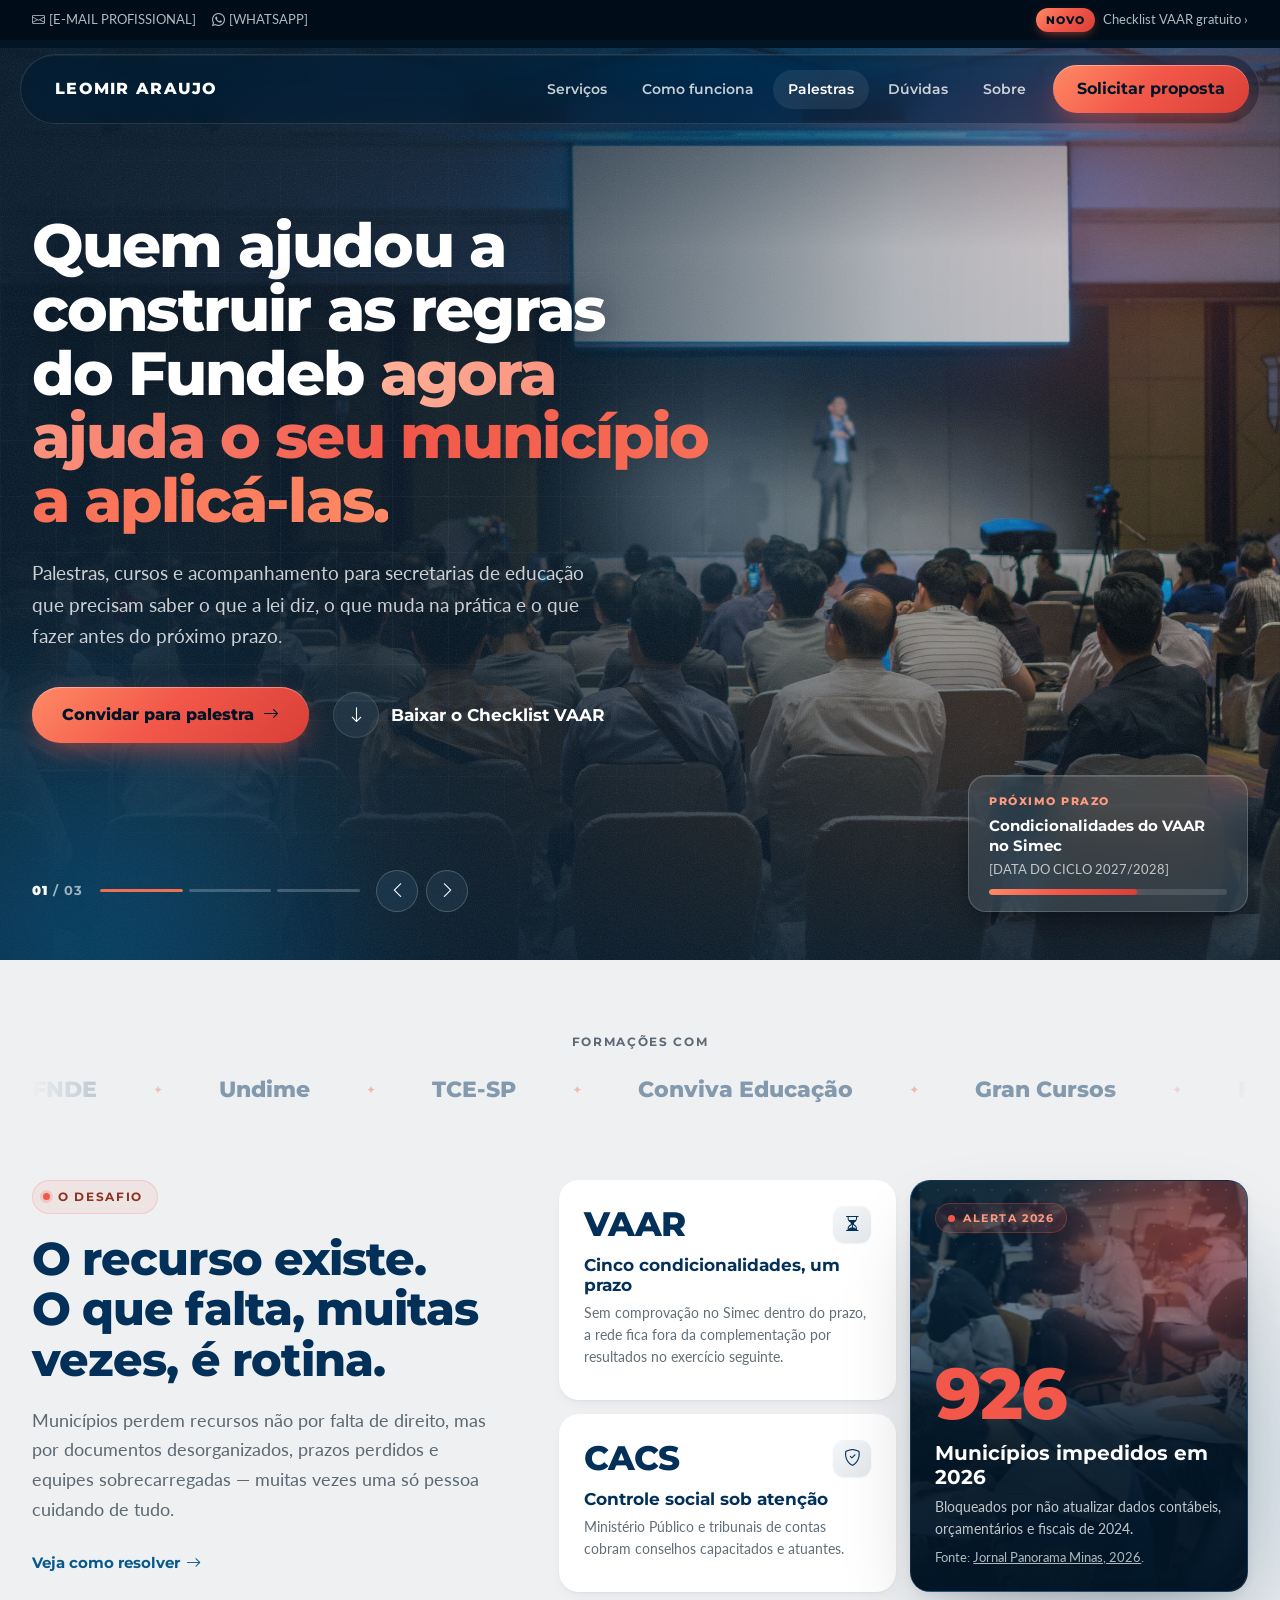
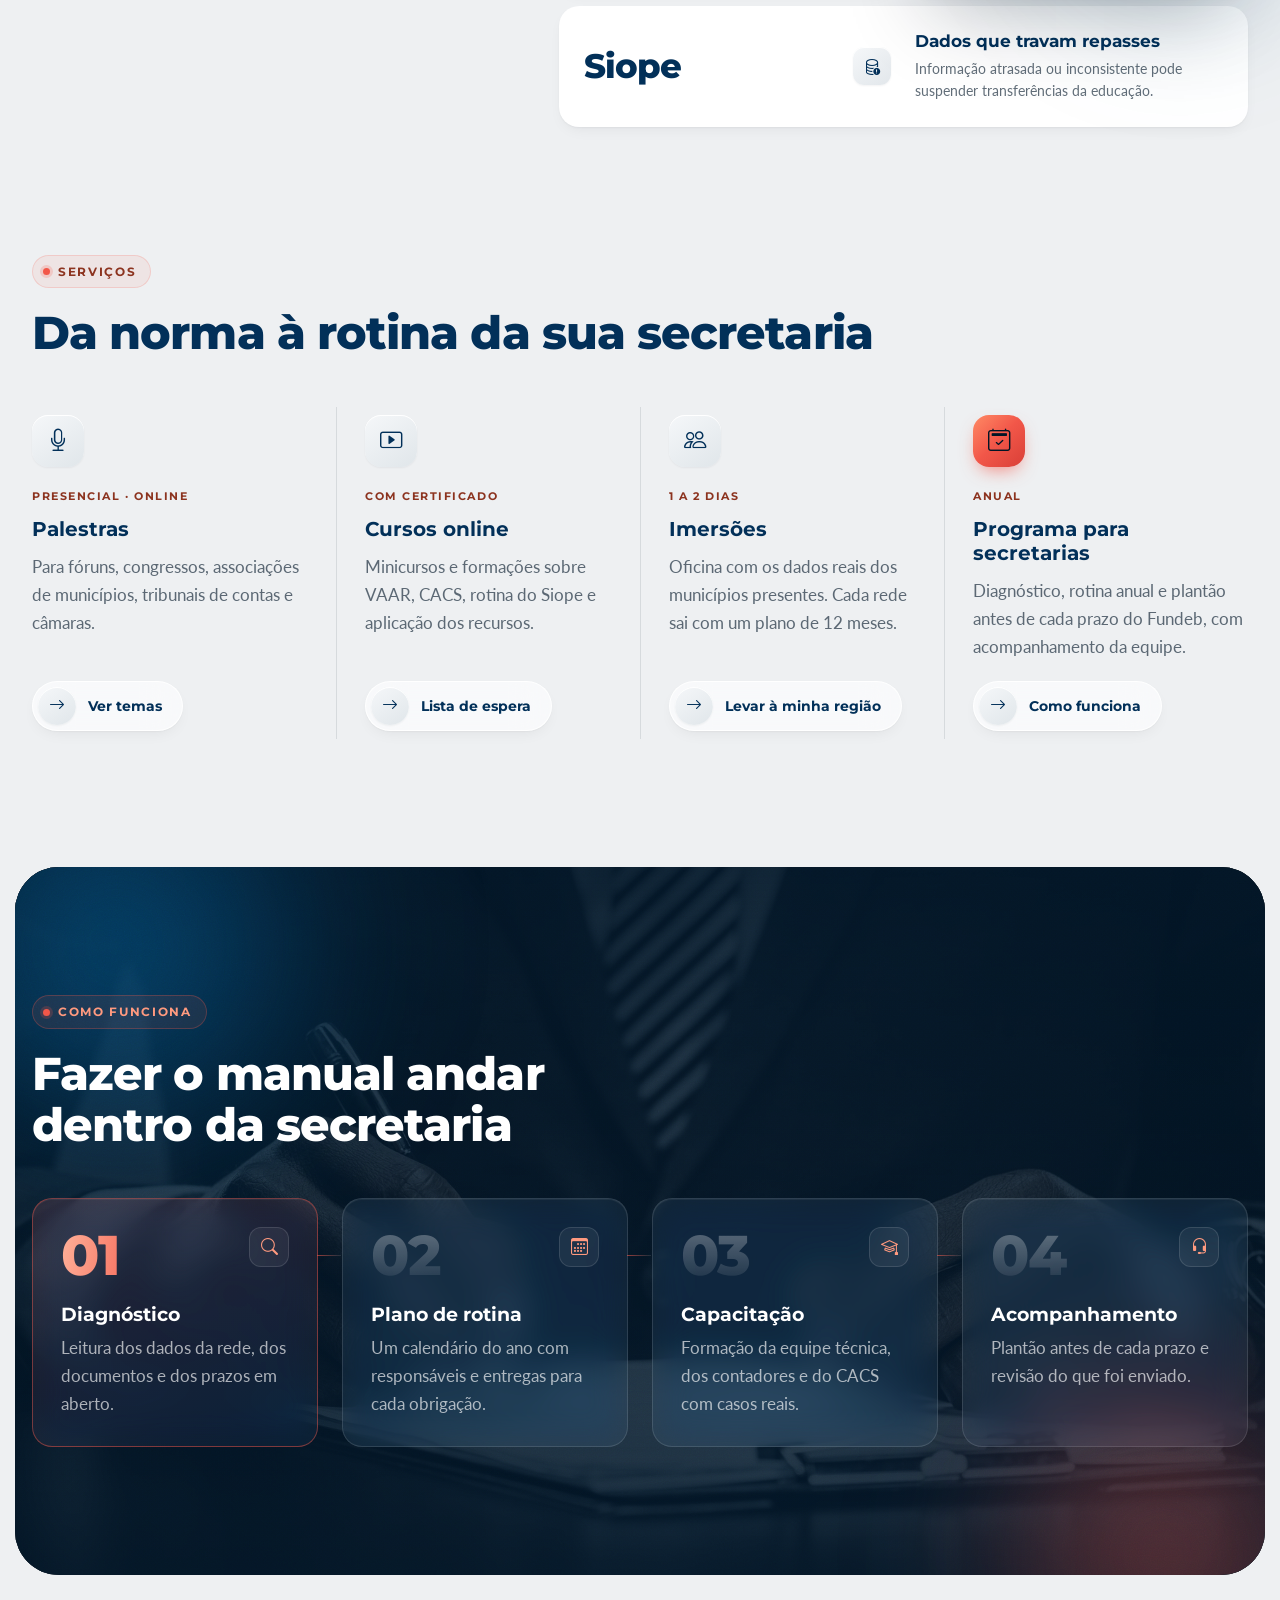
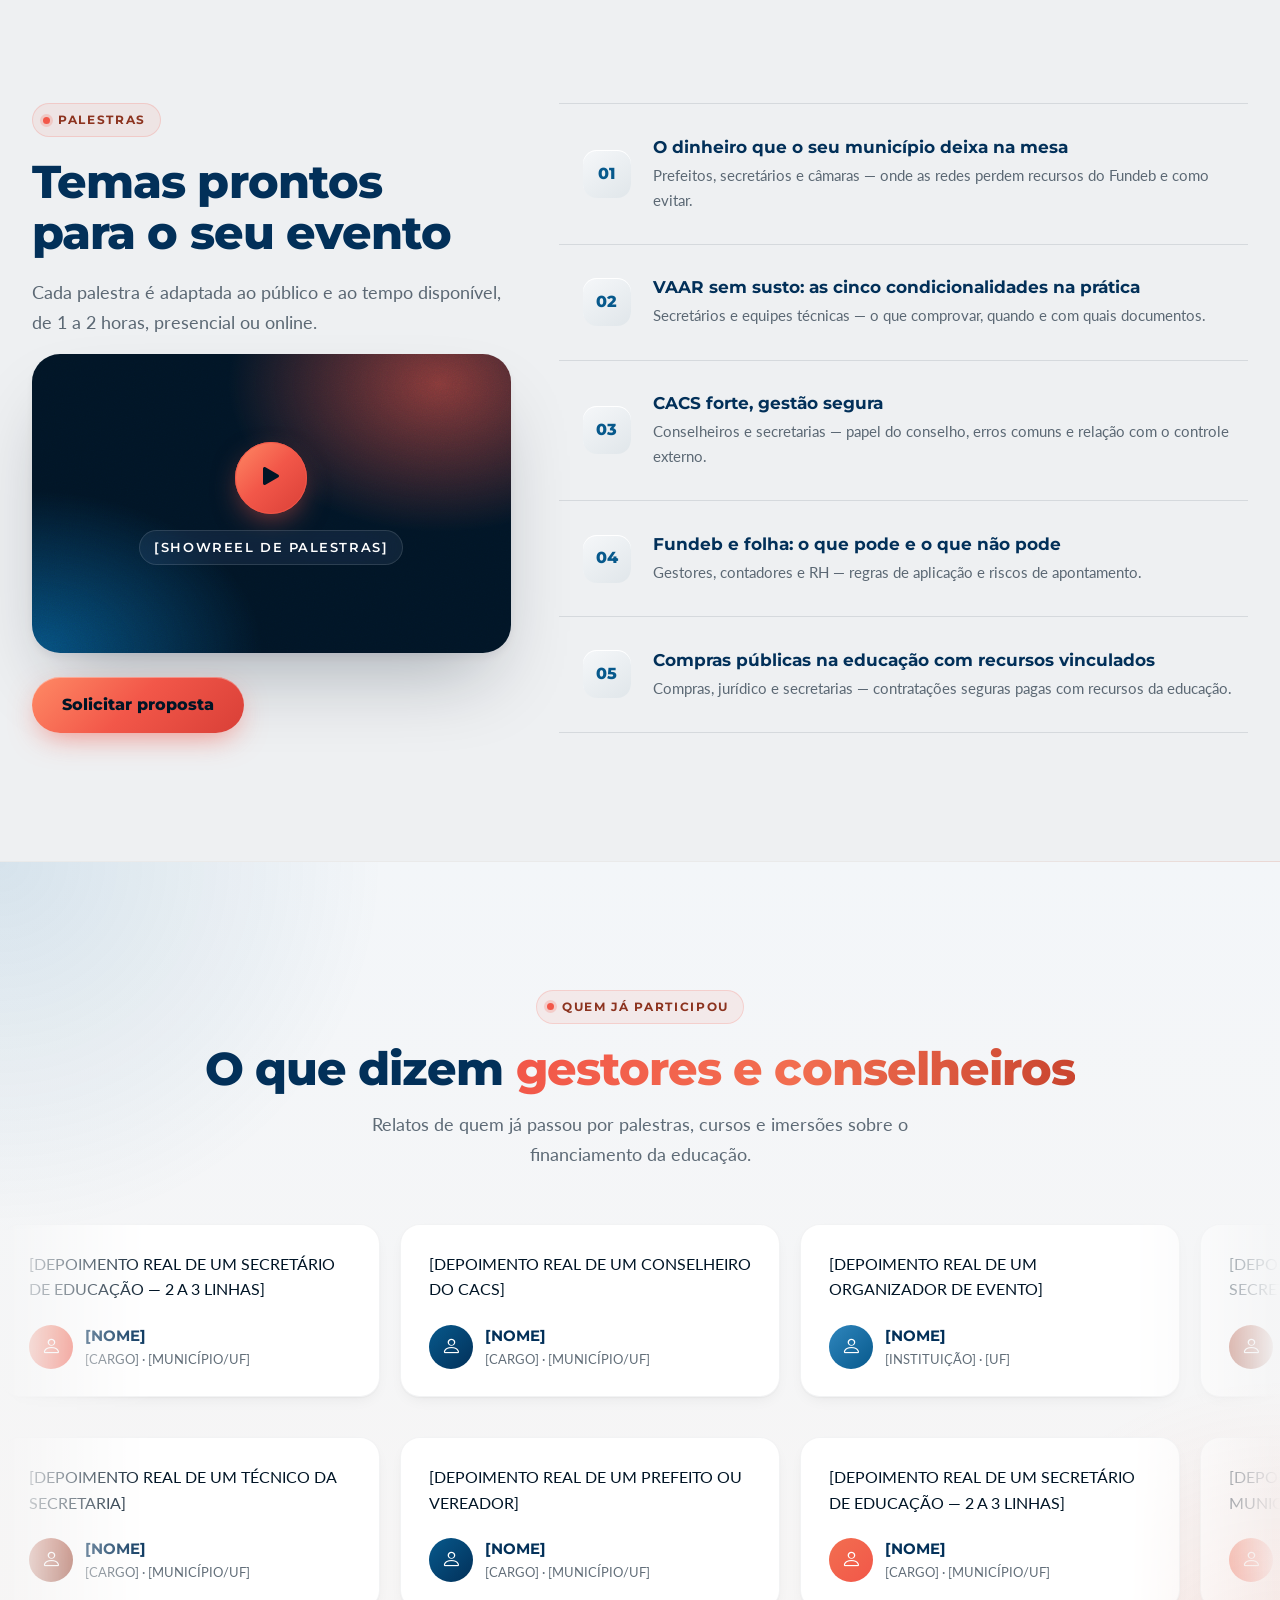
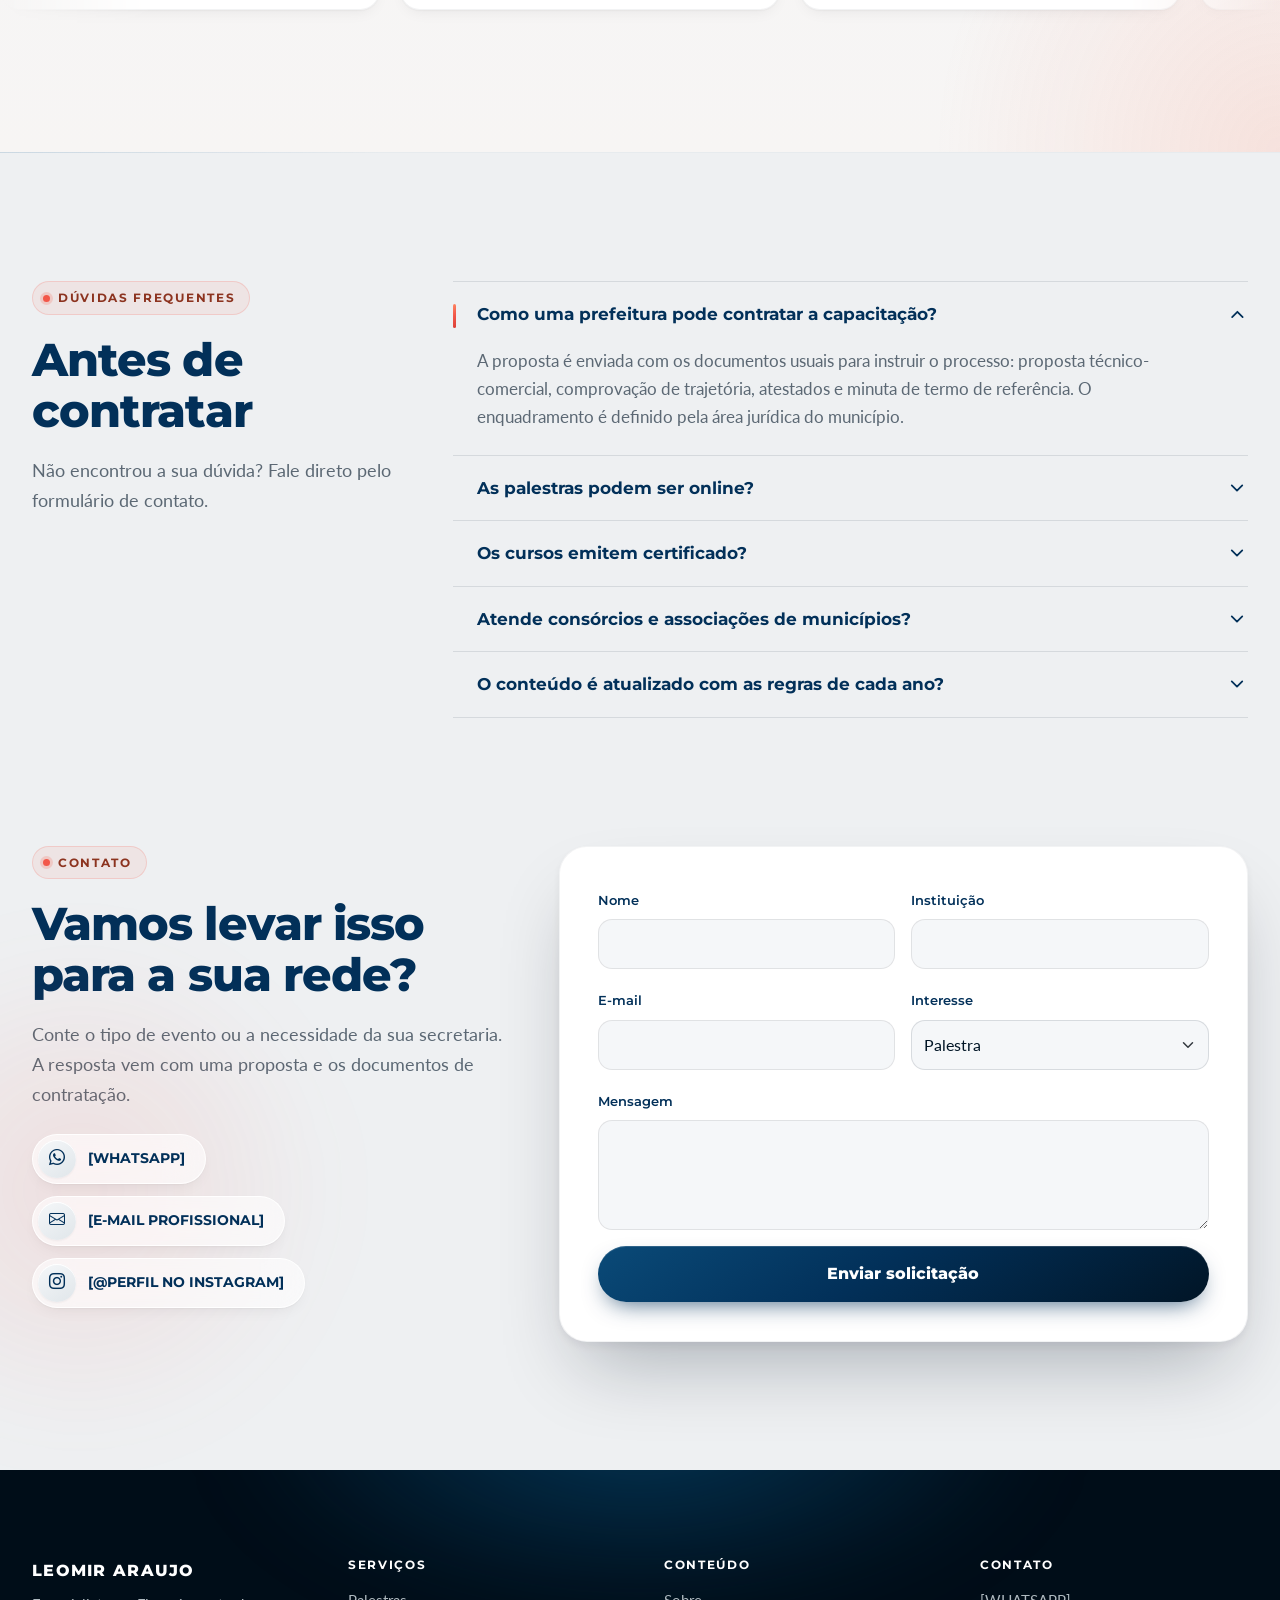
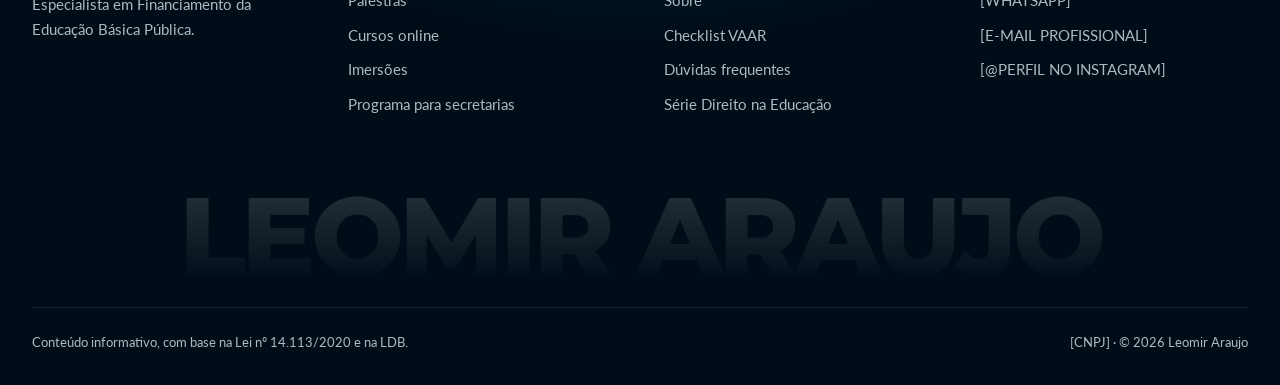
==== commit 6659d1a9: "Ajusta margens e colunas em tablet e celular - Mais respiro lateral abaixo de 1200px (20–48px); desk" ====
--- a/index.html
+++ b/index.html
@@ -182,7 +182,7 @@
     <section class="section section-desafio">
       <div class="container">
         <div class="row g-5 gx-lg-5">
-          <div class="col-lg-5 pe-xl-5">
+          <div class="col-xl-5 pe-xl-5">
             <div class="sticky-col desafio-text">
               <p class="eyebrow">O desafio</p>
               <h2 class="section-title">O recurso existe. O&nbsp;que falta, muitas vezes, é rotina.</h2>
@@ -190,7 +190,7 @@
               <a href="#como-funciona" class="link-strong">Veja como resolver <i class="bi bi-arrow-right" aria-hidden="true"></i></a>
             </div>
           </div>
-          <div class="col-lg-7">
+          <div class="col-xl-7">
             <div class="bento">
               <article class="stat-card reveal">
                 <div class="stat-top">
--- a/css/style.css
+++ b/css/style.css
@@ -82,6 +82,12 @@
 }
 
 .container { max-width: 1240px; }
+/* Telas menores (tablet, iPad, celular): mais respiro lateral.
+   No desktop (≥ 1200px) nada muda. */
+@media (max-width: 1199.98px) {
+  .container { padding-inline: clamp(20px, 5vw, 48px); }
+  .site-header { padding-inline: clamp(12px, 3vw, 32px); }
+}
 section { position: relative; }
 
 /* ---------- Utilitários ---------- */
@@ -207,7 +213,7 @@
 .site-header .nav-pill {
   pointer-events: auto;
   max-width: 1240px; margin-inline: auto;
-  padding: 10px 10px 10px 18px;
+  padding: 10px 10px 10px 34px;   /* marca alinhada ao respiro do texto do botão (10px + 24px) */
   border-radius: 999px;
   background: rgba(1, 21, 38, 0.38);
   border: 1px solid var(--glass-dark-border);
@@ -222,7 +228,7 @@
 }
 .site-header .navbar { padding: 0; }
 @media (max-width: 991.98px) {
-  .site-header .nav-pill { border-radius: 26px; }
+  .site-header .nav-pill { border-radius: 26px; padding-left: 24px; }
 }
 
 .brand-name { font-weight: 800; font-size: 1rem; letter-spacing: 0.08em; color: var(--white); }
@@ -687,6 +693,20 @@
 .lp-back:hover { color: var(--white); }
 .lp-back:hover i { transform: translateX(-4px); }
 .lp-hero .section-title { font-size: clamp(2.25rem, 4.6vw, 3.5rem); }
+/* Acesso direto à ferramenta, abaixo dos itens */
+.lp-access { margin-top: 32px; display: flex; flex-direction: column; align-items: flex-start; gap: 12px; }
+.lp-access small { color: rgba(255, 255, 255, 0.6); font-size: 0.875rem; max-width: 440px; }
+.btn-glass-light {
+  color: var(--white); background: rgba(255, 255, 255, 0.08);
+  border: 1px solid rgba(255, 255, 255, 0.22);
+  backdrop-filter: var(--blur); -webkit-backdrop-filter: var(--blur);
+  box-shadow: inset 0 1px 0 rgba(255, 255, 255, 0.12), 0 12px 28px -14px rgba(0, 8, 16, 0.8);
+}
+.btn-glass-light:hover, .btn-glass-light:focus-visible {
+  color: var(--navy-900); background: var(--white); border-color: var(--white);
+}
+.btn-glass-light .bi-arrow-right { transition: transform 0.3s var(--ease); }
+.btn-glass-light:hover .bi-arrow-right { transform: translateX(4px); }
 .lp-lead { font-size: 1.1875rem; color: rgba(255, 255, 255, 0.74); max-width: 540px; }
 .page-dark .site-footer { border-top: 1px solid rgba(255, 255, 255, 0.06); }
 
